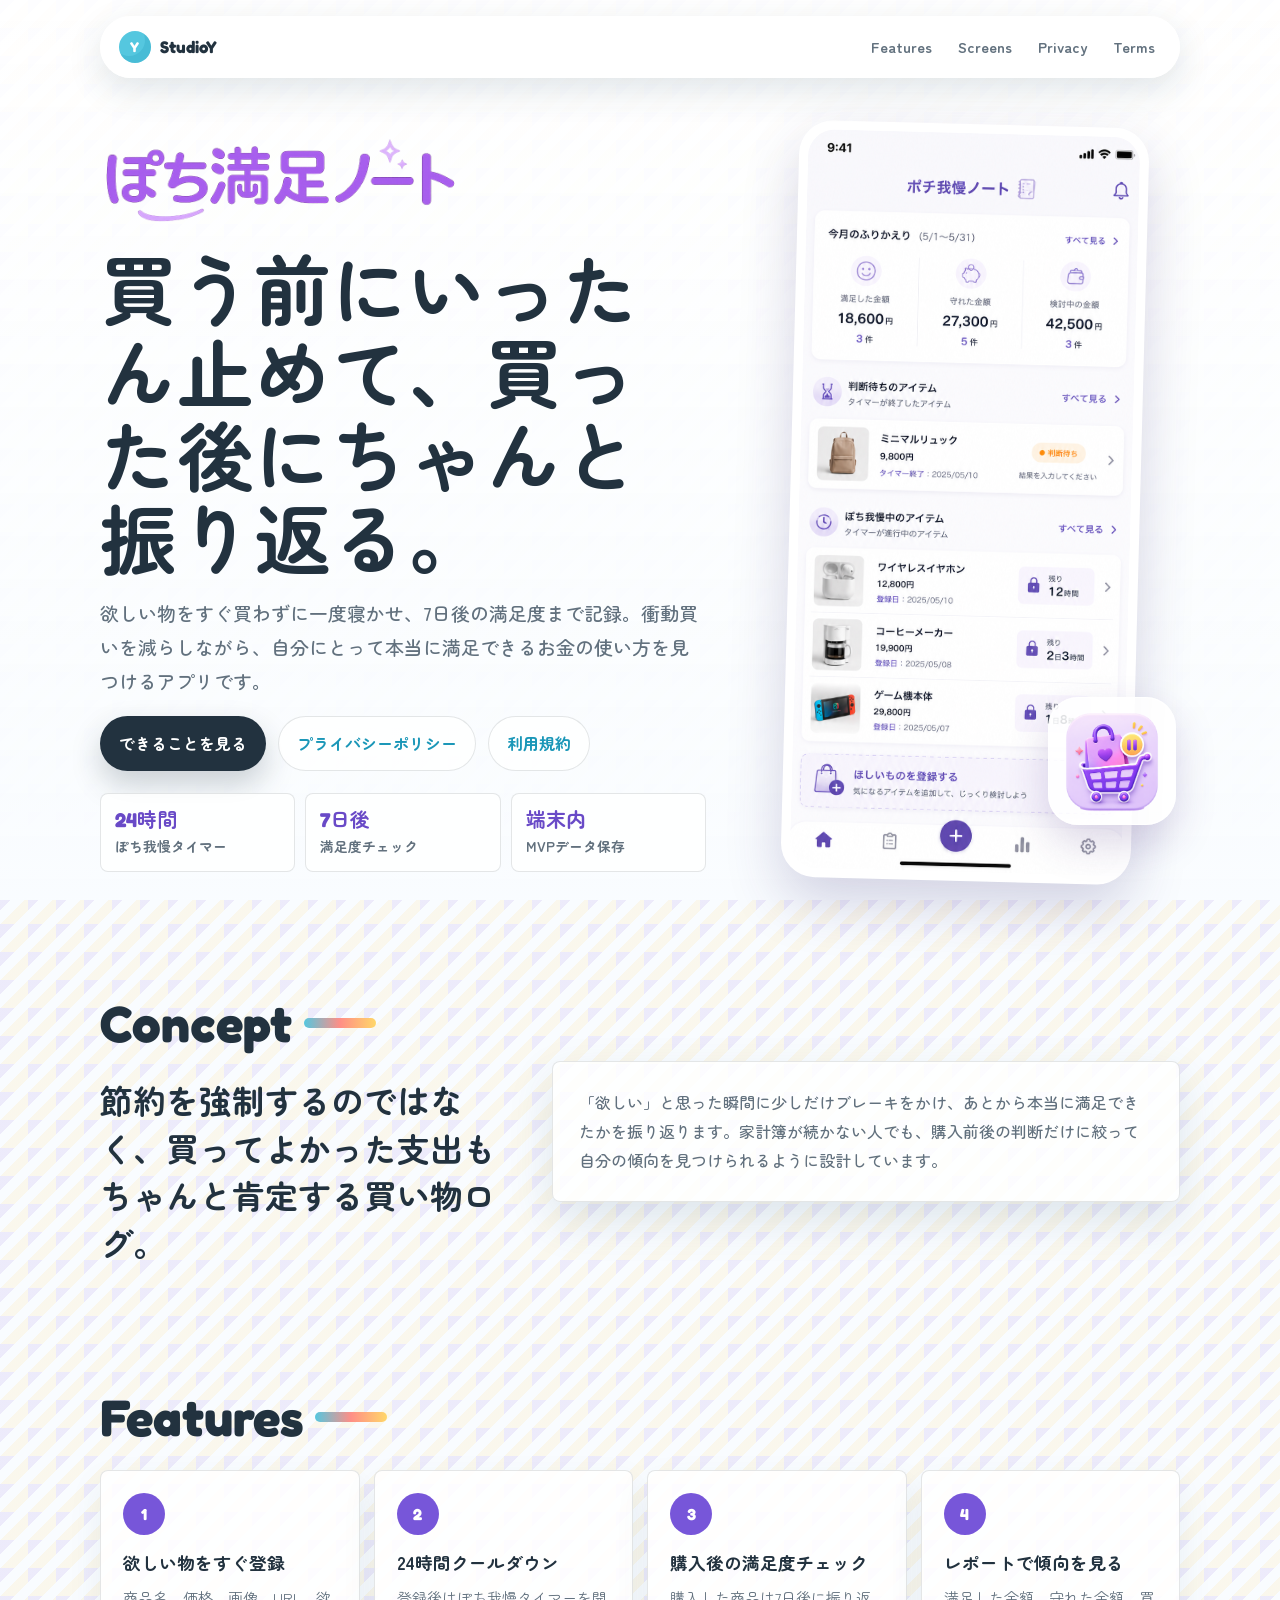
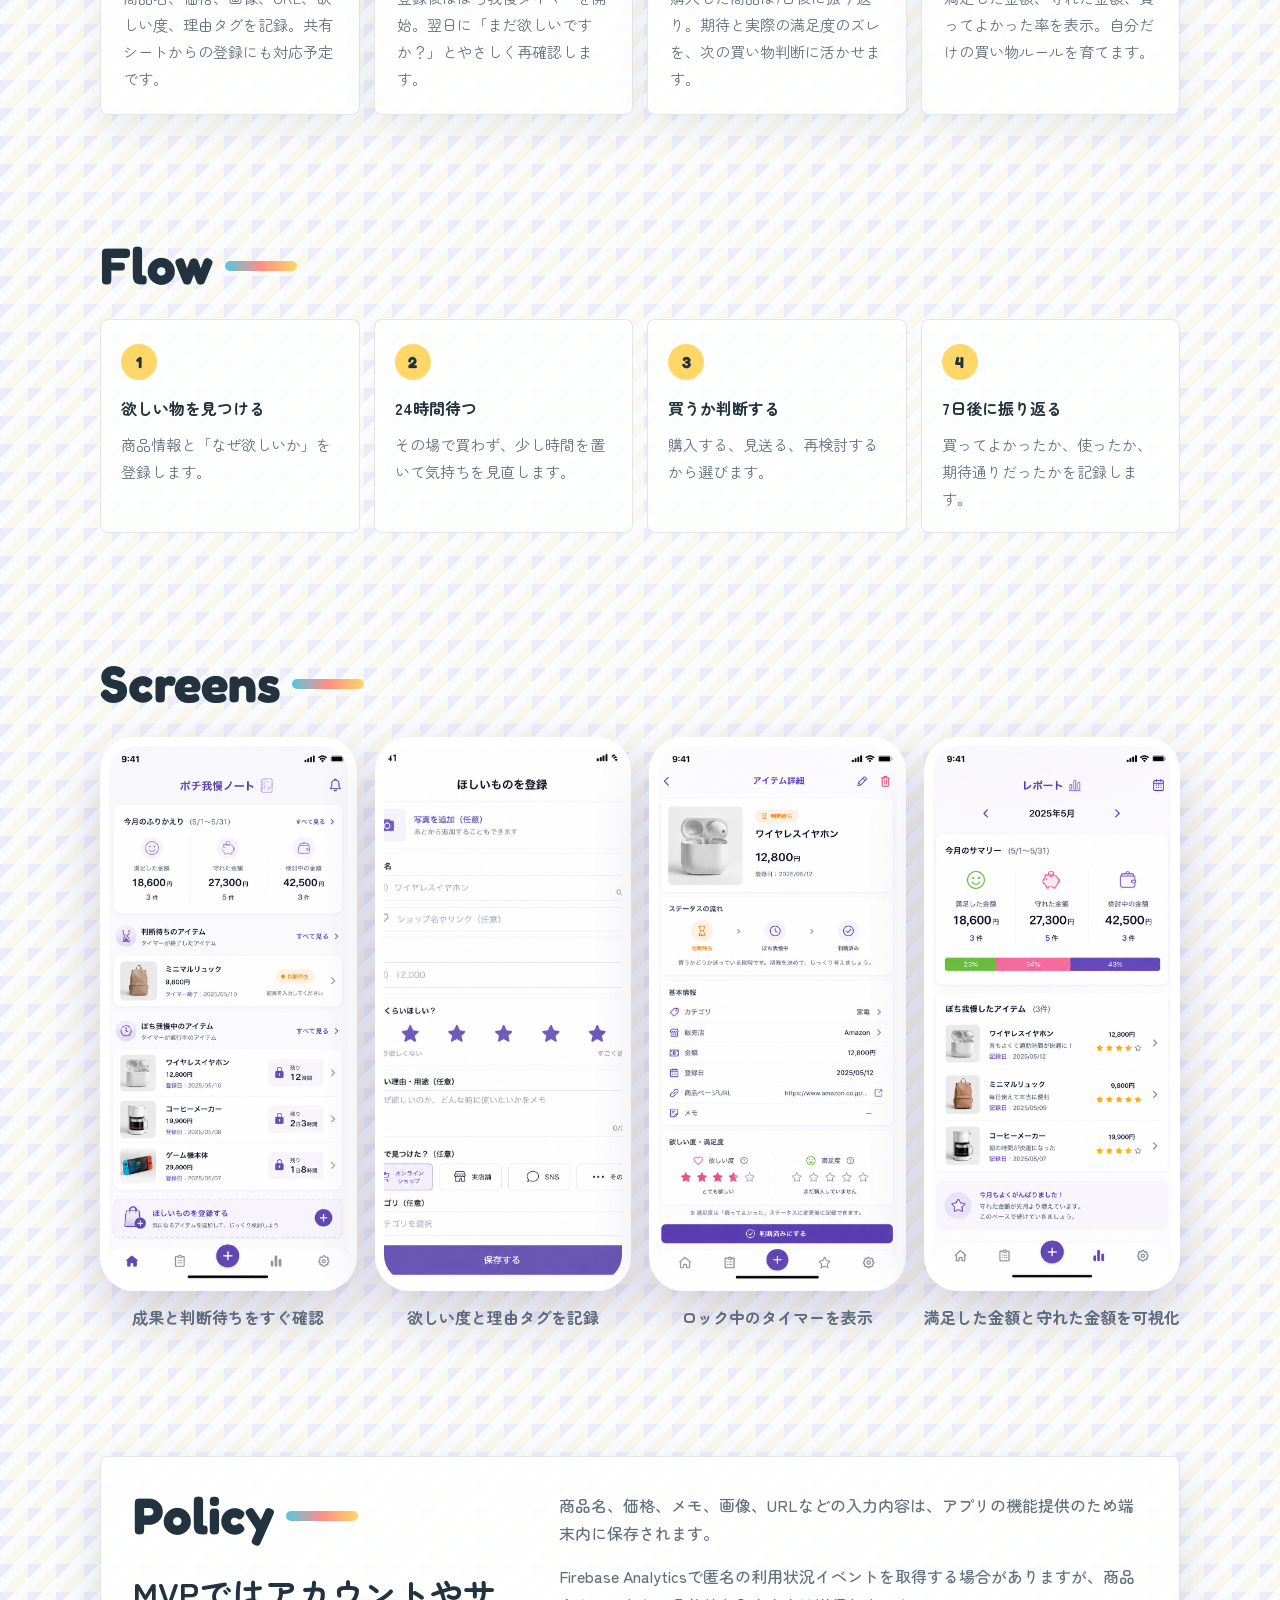
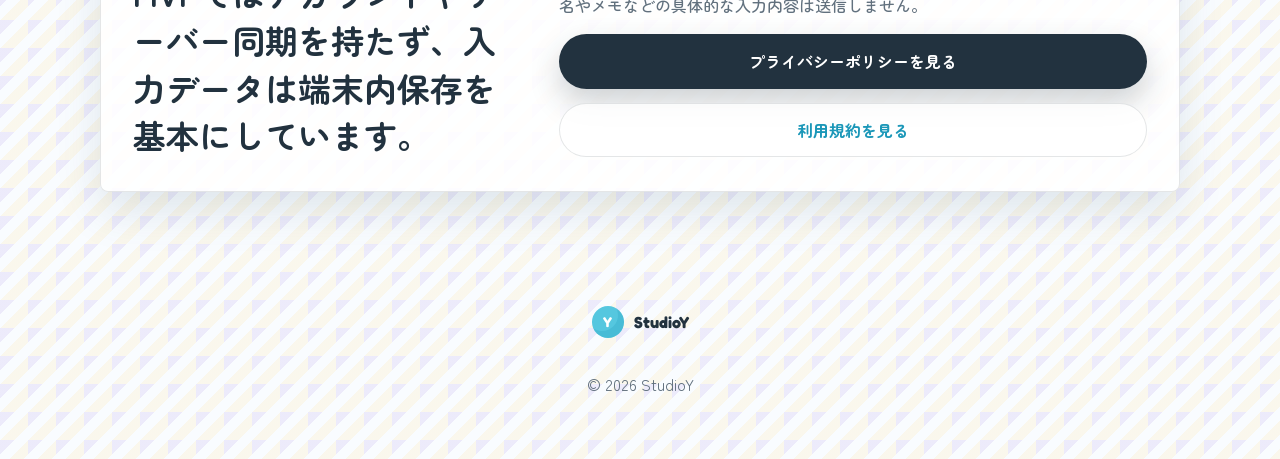
==== pochi_manzoku_note/index.html @ 77d4dbb3 "add pochi_manzoku" ====
<!DOCTYPE html>
<html lang="ja">
<head>
  <meta charset="UTF-8">
  <meta name="viewport" content="width=device-width, initial-scale=1.0">
  <title>ぽち我慢ノート | StudioY</title>
  <meta name="description" content="ぽち我慢ノートは、買う前にいったん止めて、買った後の満足度まで振り返る買い物判断アプリです。">
  <meta property="og:title" content="ぽち我慢ノート | StudioY">
  <meta property="og:description" content="衝動買いを減らし、自分にとって本当に満足できるお金の使い方を見つけるためのアプリです。">
  <meta property="og:type" content="website">
  <meta name="twitter:card" content="summary">
  <link rel="icon" href="assets/app_icon.png" type="image/png">
  <link rel="preconnect" href="https://fonts.googleapis.com">
  <link rel="preconnect" href="https://fonts.gstatic.com" crossorigin>
  <link href="https://fonts.googleapis.com/css2?family=Fredoka:wght@500;600;700&amp;family=Zen+Maru+Gothic:wght@400;500;700&amp;display=swap" rel="stylesheet">
  <link rel="stylesheet" href="../css/style.css">
</head>
<body class="app-page">
  <nav class="nav" aria-label="Primary navigation">
    <a href="../index.html" class="nav__logo" aria-label="StudioY Portfolio">
      <span class="nav__logo-mark">Y</span>
      <span>StudioY</span>
    </a>
    <div class="nav__links">
      <a class="nav__link" href="#features">Features</a>
      <a class="nav__link" href="#screens">Screens</a>
      <a class="nav__link" href="privacy/">Privacy</a>
      <a class="nav__link" href="terms/">Terms</a>
    </div>
  </nav>

  <main>
    <section class="app-hero">
      <div class="app-hero__copy">
        <img class="app-hero__logo" src="assets/logo.png" alt="ぽち我慢ノート">
        <h1 class="app-hero__title">買う前に<br class="app-mobile-break">いったん止めて、<br class="app-mobile-break">買った後に<br class="app-mobile-break">ちゃんと<br class="app-mobile-break">振り返る。</h1>
        <p class="app-hero__lead">欲しい物をすぐ買わずに一度寝かせ、7日後の満足度まで記録。衝動買いを減らしながら、自分にとって本当に満足できるお金の使い方を見つけるアプリです。</p>
        <div class="app-hero__actions">
          <a class="button button--primary" href="#features">できることを見る</a>
          <a class="button button--ghost" href="privacy/">プライバシーポリシー</a>
          <a class="button button--ghost" href="terms/">利用規約</a>
        </div>
        <dl class="app-stats" aria-label="App highlights">
          <div>
            <dt>24時間</dt>
            <dd>ぽち我慢タイマー</dd>
          </div>
          <div>
            <dt>7日後</dt>
            <dd>満足度チェック</dd>
          </div>
          <div>
            <dt>端末内</dt>
            <dd>MVPデータ保存</dd>
          </div>
        </dl>
      </div>
      <div class="app-hero__media" aria-label="ぽち我慢ノートのホーム画面プレビュー">
        <div class="phone-frame phone-frame--hero">
          <img src="assets/home.png" alt="ぽち我慢ノートのホーム画面">
        </div>
        <div class="app-icon-card" aria-hidden="true">
          <img src="assets/app_icon.png" alt="">
        </div>
      </div>
    </section>

    <section class="section app-intro">
      <div class="section__inner app-intro__grid">
        <div>
          <h2 class="section__heading">Concept</h2>
          <p class="app-section-lead">節約を強制するのではなく、買ってよかった支出もちゃんと肯定する買い物ログ。</p>
        </div>
        <p class="app-intro__text">「欲しい」と思った瞬間に少しだけブレーキをかけ、あとから本当に満足できたかを振り返ります。家計簿が続かない人でも、購入前後の判断だけに絞って自分の傾向を見つけられるように設計しています。</p>
      </div>
    </section>

    <section id="features" class="section">
      <div class="section__inner">
        <h2 class="section__heading">Features</h2>
        <div class="feature-grid">
          <article class="feature-card">
            <span class="feature-card__icon" aria-hidden="true">1</span>
            <h3>欲しい物をすぐ登録</h3>
            <p>商品名、価格、画像、URL、欲しい度、理由タグを記録。共有シートからの登録にも対応予定です。</p>
          </article>
          <article class="feature-card">
            <span class="feature-card__icon" aria-hidden="true">2</span>
            <h3>24時間クールダウン</h3>
            <p>登録後はぽち我慢タイマーを開始。翌日に「まだ欲しいですか？」とやさしく再確認します。</p>
          </article>
          <article class="feature-card">
            <span class="feature-card__icon" aria-hidden="true">3</span>
            <h3>購入後の満足度チェック</h3>
            <p>購入した商品は7日後に振り返り。期待と実際の満足度のズレを、次の買い物判断に活かせます。</p>
          </article>
          <article class="feature-card">
            <span class="feature-card__icon" aria-hidden="true">4</span>
            <h3>レポートで傾向を見る</h3>
            <p>満足した金額、守れた金額、買ってよかった率を表示。自分だけの買い物ルールを育てます。</p>
          </article>
        </div>
      </div>
    </section>

    <section class="section app-flow">
      <div class="section__inner">
        <h2 class="section__heading">Flow</h2>
        <ol class="flow-list">
          <li>
            <span>欲しい物を見つける</span>
            <p>商品情報と「なぜ欲しいか」を登録します。</p>
          </li>
          <li>
            <span>24時間待つ</span>
            <p>その場で買わず、少し時間を置いて気持ちを見直します。</p>
          </li>
          <li>
            <span>買うか判断する</span>
            <p>購入する、見送る、再検討するから選びます。</p>
          </li>
          <li>
            <span>7日後に振り返る</span>
            <p>買ってよかったか、使ったか、期待通りだったかを記録します。</p>
          </li>
        </ol>
      </div>
    </section>

    <section id="screens" class="section app-screens">
      <div class="section__inner">
        <h2 class="section__heading">Screens</h2>
        <div class="screen-rail" aria-label="App screen previews">
          <figure class="screen-card">
            <div class="phone-frame">
              <img src="assets/home.png" alt="ホーム画面">
            </div>
            <figcaption>成果と判断待ちをすぐ確認</figcaption>
          </figure>
          <figure class="screen-card">
            <div class="phone-frame">
              <img src="assets/regist.png" alt="欲しい物登録画面">
            </div>
            <figcaption>欲しい度と理由タグを記録</figcaption>
          </figure>
          <figure class="screen-card">
            <div class="phone-frame">
              <img src="assets/product_detail.png" alt="商品詳細画面">
            </div>
            <figcaption>ロック中のタイマーを表示</figcaption>
          </figure>
          <figure class="screen-card">
            <div class="phone-frame">
              <img src="assets/report.png" alt="レポート画面">
            </div>
            <figcaption>満足した金額と守れた金額を可視化</figcaption>
          </figure>
        </div>
      </div>
    </section>

    <section class="section app-safety">
      <div class="section__inner app-safety__panel">
        <div>
          <h2 class="section__heading">Policy</h2>
          <p class="app-section-lead">MVPではアカウントやサーバー同期を持たず、入力データは端末内保存を基本にしています。</p>
        </div>
        <div class="safety-list">
          <p>商品名、価格、メモ、画像、URLなどの入力内容は、アプリの機能提供のため端末内に保存されます。</p>
          <p>Firebase Analyticsで匿名の利用状況イベントを取得する場合がありますが、商品名やメモなどの具体的な入力内容は送信しません。</p>
          <a class="button button--primary" href="privacy/">プライバシーポリシーを見る</a>
          <a class="button button--ghost" href="terms/">利用規約を見る</a>
        </div>
      </div>
    </section>
  </main>

  <footer class="footer">
    <p class="footer__logo">
      <span class="nav__logo-mark">Y</span>
      <span>StudioY</span>
    </p>
    <p>&copy; 2026 StudioY</p>
  </footer>
</body>
</html>
---- css/style.css ----
:root {
  --bg: #f9fcff;
  --surface: #ffffff;
  --surface-soft: #eef9fb;
  --ink: #22323f;
  --muted: #62717e;
  --line: rgba(34, 50, 63, 0.12);
  --aqua: #55c7df;
  --aqua-deep: #1b97b8;
  --coral: #ff8e86;
  --lemon: #ffd769;
  --mint: #84dcb1;
  --shadow: 0 18px 45px rgba(54, 92, 116, 0.14);
  --radius: 8px;
  --max: 1080px;
}

* {
  box-sizing: border-box;
}

html {
  scroll-behavior: smooth;
}

body {
  margin: 0;
  font-family: "Zen Maru Gothic", system-ui, sans-serif;
  color: var(--ink);
  background:
    linear-gradient(135deg, rgba(85, 199, 223, 0.12) 0 25%, transparent 25% 50%, rgba(255, 215, 105, 0.12) 50% 75%, transparent 75%),
    var(--bg);
  background-size: 28px 28px;
  line-height: 1.8;
}

body::before {
  position: fixed;
  inset: 0;
  z-index: -1;
  pointer-events: none;
  content: "";
  background: linear-gradient(180deg, rgba(255, 255, 255, 0.88), rgba(249, 252, 255, 0.96));
}

a {
  color: inherit;
  text-decoration: none;
}

img,
svg {
  display: block;
  max-width: 100%;
}

.nav {
  position: fixed;
  top: 16px;
  left: 50%;
  z-index: 20;
  display: flex;
  width: min(calc(100% - 28px), var(--max));
  min-height: 62px;
  align-items: center;
  justify-content: space-between;
  gap: 16px;
  padding: 6px 12px 6px 18px;
  border: 1px solid rgba(255, 255, 255, 0.82);
  border-radius: 999px;
  background: rgba(255, 255, 255, 0.82);
  box-shadow: 0 12px 35px rgba(43, 79, 98, 0.14);
  backdrop-filter: blur(16px);
  transform: translateX(-50%);
}

.nav__logo {
  display: inline-flex;
  align-items: center;
  gap: 9px;
  font-family: "Fredoka", "Zen Maru Gothic", sans-serif;
  font-size: 1.05rem;
  font-weight: 700;
  letter-spacing: 0;
  white-space: nowrap;
}

.nav__logo-mark {
  display: grid;
  width: 32px;
  height: 32px;
  place-items: center;
  border-radius: 50%;
  background: var(--aqua);
  box-shadow: inset -6px -7px 0 rgba(27, 151, 184, 0.22);
  color: #fff;
  font-family: "Fredoka", sans-serif;
  font-size: 0.88rem;
}

.nav__links {
  display: flex;
  align-items: center;
  gap: 2px;
}

.nav__link,
.nav__lang {
  min-height: 38px;
  padding: 8px 12px;
  border: 0;
  border-radius: 999px;
  background: transparent;
  color: var(--muted);
  font: inherit;
  font-size: 0.92rem;
  font-weight: 700;
  cursor: pointer;
  transition: background 160ms ease, color 160ms ease, transform 160ms ease;
}

.nav__link:hover,
.nav__lang:hover {
  background: var(--surface-soft);
  color: var(--aqua-deep);
  transform: translateY(-1px);
}

.nav__lang {
  margin-left: 4px;
  background: #22323f;
  color: #fff;
  font-family: "Fredoka", sans-serif;
}

.section {
  padding: 62px 20px;
}

.section__inner {
  width: min(100%, var(--max));
  margin: 0 auto;
}

.section__heading {
  display: flex;
  align-items: center;
  gap: 12px;
  margin: 0 0 26px;
  font-family: "Fredoka", "Zen Maru Gothic", sans-serif;
  font-size: clamp(2rem, 4vw, 3.2rem);
  line-height: 1.05;
  letter-spacing: 0;
}

.section__heading::after {
  width: 72px;
  height: 10px;
  border-radius: 999px;
  background: linear-gradient(90deg, var(--aqua), var(--coral), var(--lemon));
  content: "";
}

.section--hero {
  position: relative;
  display: grid;
  min-height: 0;
  padding-top: 112px;
  padding-bottom: 34px;
  place-items: center;
  overflow: hidden;
}

.hero {
  position: relative;
  display: grid;
  width: min(100%, var(--max));
  grid-template-columns: minmax(0, 1fr) minmax(280px, 380px);
  align-items: center;
  gap: 28px;
}

.hero__kicker {
  display: inline-flex;
  width: fit-content;
  align-items: center;
  gap: 12px;
  margin: 0 0 10px;
  padding: 7px 12px;
  border: 1px solid rgba(85, 199, 223, 0.34);
  border-radius: 999px;
  background: rgba(255, 255, 255, 0.78);
  color: var(--aqua-deep);
  font-size: 0.92rem;
  font-weight: 700;
}

.hero__kicker-dots {
  display: inline-flex;
  flex: 0 0 auto;
  gap: 5px;
  margin-left: 1px;
}

.hero__kicker-dots span {
  width: 10px;
  height: 10px;
  border-radius: 50%;
}

.hero__kicker-dots span:nth-child(1) {
  background: var(--mint);
}

.hero__kicker-dots span:nth-child(2) {
  background: var(--lemon);
}

.hero__kicker-dots span:nth-child(3) {
  background: var(--coral);
}

.hero__title {
  margin: 0;
  font-family: "Fredoka", "Zen Maru Gothic", sans-serif;
  font-size: clamp(4.2rem, 13vw, 9rem);
  font-weight: 700;
  line-height: 0.92;
  letter-spacing: 0;
}

.hero__title span {
  display: block;
  color: var(--aqua-deep);
}

.hero__subtitle {
  max-width: 610px;
  margin: 10px 0 0;
  color: var(--muted);
  font-size: clamp(1rem, 2vw, 1.28rem);
  font-weight: 500;
}

.hero__actions {
  display: flex;
  flex-wrap: wrap;
  gap: 12px;
  margin-top: 22px;
}

.button {
  display: inline-flex;
  min-height: 48px;
  align-items: center;
  justify-content: center;
  gap: 8px;
  padding: 12px 18px;
  border: 1px solid transparent;
  border-radius: 999px;
  font-weight: 700;
  transition: transform 160ms ease, box-shadow 160ms ease, background 160ms ease;
}

.button:hover {
  transform: translateY(-2px);
}

.button--primary {
  background: var(--ink);
  box-shadow: 0 14px 30px rgba(34, 50, 63, 0.22);
  color: #fff;
}

.button--ghost {
  border-color: var(--line);
  background: rgba(255, 255, 255, 0.8);
  color: var(--aqua-deep);
}

.hero__art {
  position: relative;
  display: grid;
  min-height: 310px;
  place-items: center;
}

.mascot {
  width: min(82%, 320px);
  max-height: 340px;
  object-fit: contain;
  filter: drop-shadow(0 28px 32px rgba(42, 107, 136, 0.18));
  animation: float 4.8s ease-in-out infinite;
}

.hero__bubble {
  position: absolute;
  display: grid;
  width: 92px;
  min-height: 58px;
  place-items: center;
  border: 1px solid rgba(255, 255, 255, 0.9);
  border-radius: var(--radius);
  background: rgba(255, 255, 255, 0.84);
  box-shadow: var(--shadow);
  color: var(--muted);
  font-family: "Fredoka", "Zen Maru Gothic", sans-serif;
  font-weight: 700;
}

.hero__bubble--one {
  top: 8px;
  right: 8%;
  border-top: 6px solid var(--coral);
}

.hero__bubble--two {
  bottom: 18px;
  left: 2%;
  border-top: 6px solid var(--lemon);
}

.hero__bubble--three {
  right: 0;
  bottom: 72px;
  border-top: 6px solid var(--mint);
}

.about {
  display: grid;
  grid-template-columns: 230px minmax(0, 1fr);
  gap: 36px;
  align-items: center;
  padding: 32px;
  border: 1px solid var(--line);
  border-radius: var(--radius);
  background: rgba(255, 255, 255, 0.82);
  box-shadow: var(--shadow);
}

.about__avatar {
  display: grid;
  aspect-ratio: 1;
  place-items: center;
  border-radius: var(--radius);
  background:
    linear-gradient(150deg, rgba(85, 199, 223, 0.18), rgba(255, 142, 134, 0.2)),
    #fff;
  overflow: hidden;
}

.about__avatar-img {
  width: 88%;
  height: 88%;
  object-fit: contain;
  filter: drop-shadow(0 14px 18px rgba(34, 50, 63, 0.12));
}

.about__lead {
  margin: 0 0 12px;
  font-size: clamp(1.35rem, 2.8vw, 2.1rem);
  font-weight: 700;
  line-height: 1.45;
}

.about__text {
  margin: 0;
  color: var(--muted);
}

.tags {
  display: flex;
  flex-wrap: wrap;
  gap: 9px;
  margin-top: 22px;
}

.tag {
  display: inline-flex;
  min-height: 34px;
  align-items: center;
  padding: 6px 12px;
  border: 1px solid rgba(85, 199, 223, 0.26);
  border-radius: 999px;
  background: #fff;
  color: var(--aqua-deep);
  font-size: 0.9rem;
  font-weight: 700;
}

.works__grid {
  display: grid;
  grid-template-columns: repeat(auto-fit, minmax(min(100%, 320px), 1fr));
  justify-content: center;
  gap: 18px;
}

.work-card {
  display: flex;
  min-height: 100%;
  flex-direction: column;
  border: 1px solid var(--line);
  border-radius: var(--radius);
  background: rgba(255, 255, 255, 0.88);
  box-shadow: 0 14px 36px rgba(54, 92, 116, 0.1);
  overflow: hidden;
  transition: transform 180ms ease, box-shadow 180ms ease;
}

.work-card:hover {
  box-shadow: var(--shadow);
  transform: translateY(-5px);
}

.work-card__visual {
  position: relative;
  display: grid;
  min-height: 164px;
  place-items: center;
  border-bottom: 1px solid var(--line);
  background: var(--tone, var(--surface-soft));
  overflow: hidden;
}

.work-card__visual::before {
  position: absolute;
  inset: 18px;
  border: 2px dashed rgba(255, 255, 255, 0.76);
  border-radius: 18px;
  content: "";
}

.work-card__visual svg {
  position: relative;
  width: min(62%, 150px);
  filter: drop-shadow(0 12px 18px rgba(34, 50, 63, 0.14));
}

.work-card__visual-img {
  position: relative;
  width: min(48%, 138px);
  border-radius: 28px;
  filter: drop-shadow(0 16px 22px rgba(64, 38, 124, 0.22));
}

.work-card__visual--app::before {
  border-color: rgba(255, 255, 255, 0.7);
}

.work-card__body {
  display: flex;
  flex: 1;
  flex-direction: column;
  padding: 20px;
}

.work-card__meta {
  display: flex;
  flex-wrap: wrap;
  gap: 7px;
  margin-bottom: 12px;
}

.pill {
  display: inline-flex;
  min-height: 26px;
  align-items: center;
  padding: 4px 9px;
  border-radius: 999px;
  background: rgba(34, 50, 63, 0.08);
  color: var(--muted);
  font-size: 0.78rem;
  font-weight: 700;
}

.work-card__title {
  margin: 0;
  font-size: 1.28rem;
  line-height: 1.35;
}

.work-card__desc {
  margin: 10px 0 18px;
  color: var(--muted);
  font-size: 0.96rem;
}

.work-card__links {
  display: flex;
  flex-wrap: wrap;
  gap: 9px;
  margin-top: auto;
}

.mini-link {
  display: inline-flex;
  min-height: 36px;
  align-items: center;
  justify-content: center;
  padding: 7px 11px;
  border-radius: 999px;
  background: var(--ink);
  color: #fff;
  font-size: 0.84rem;
  font-weight: 700;
}

.mini-link--soft {
  background: var(--surface-soft);
  color: var(--aqua-deep);
}

.mini-link--disabled {
  background: rgba(34, 50, 63, 0.08);
  color: var(--muted);
  cursor: default;
}

.timeline {
  display: grid;
  gap: 14px;
}

.timeline__item {
  display: grid;
  grid-template-columns: 150px minmax(0, 1fr);
  gap: 20px;
  padding: 18px;
  border: 1px solid var(--line);
  border-radius: var(--radius);
  background: rgba(255, 255, 255, 0.8);
}

.timeline__year {
  color: var(--aqua-deep);
  font-family: "Fredoka", sans-serif;
  font-size: 1.2rem;
  font-weight: 700;
}

.timeline__title {
  margin: 0 0 4px;
  font-size: 1.08rem;
}

.timeline__text {
  margin: 0;
  color: var(--muted);
}

.links__grid {
  display: grid;
  grid-template-columns: minmax(0, 240px);
  justify-content: center;
  gap: 14px;
}

.link-card {
  display: grid;
  min-height: 124px;
  place-items: center;
  padding: 18px;
  border: 1px solid var(--line);
  border-radius: var(--radius);
  background: rgba(255, 255, 255, 0.86);
  box-shadow: 0 12px 28px rgba(54, 92, 116, 0.08);
  text-align: center;
  transition: transform 160ms ease, box-shadow 160ms ease;
}

.link-card:hover {
  box-shadow: var(--shadow);
  transform: translateY(-4px);
}

.link-card--disabled {
  color: var(--muted);
  cursor: default;
}

.link-card--disabled:hover {
  box-shadow: 0 12px 28px rgba(54, 92, 116, 0.08);
  transform: none;
}

.link-card__icon {
  display: grid;
  width: 48px;
  height: 48px;
  place-items: center;
  border-radius: var(--radius);
  background: var(--ink);
  color: #fff;
  font-family: "Fredoka", sans-serif;
  font-weight: 700;
}

.link-card__label {
  margin-top: 10px;
  color: var(--muted);
  font-weight: 700;
}

.footer {
  padding: 36px 20px 44px;
  color: var(--muted);
  text-align: center;
}

.footer__logo {
  display: inline-flex;
  align-items: center;
  gap: 10px;
  color: var(--ink);
  font-family: "Fredoka", "Zen Maru Gothic", sans-serif;
  font-weight: 700;
}

[data-lang="en"] .ja,
[data-lang="ja"] .en {
  display: none;
}

.app-page {
  background:
    linear-gradient(135deg, rgba(123, 87, 214, 0.1) 0 25%, transparent 25% 50%, rgba(255, 215, 105, 0.12) 50% 75%, transparent 75%),
    var(--bg);
  background-size: 28px 28px;
}

.app-mobile-break {
  display: none;
}

.app-hero {
  display: grid;
  width: min(calc(100% - 40px), var(--max));
  grid-template-columns: minmax(0, 1fr) minmax(300px, 430px);
  align-items: center;
  gap: 44px;
  margin: 0 auto;
  padding: 124px 0 54px;
}

.app-hero__copy {
  display: grid;
  gap: 18px;
  min-width: 0;
}

.app-hero__logo {
  width: min(100%, 360px);
  max-height: 100px;
  object-fit: contain;
  object-position: left center;
}

.app-hero__title {
  max-width: 720px;
  margin: 0;
  font-size: clamp(2.6rem, 6vw, 5.4rem);
  font-weight: 700;
  line-height: 1.08;
  letter-spacing: 0;
  line-break: anywhere;
  overflow-wrap: anywhere;
  word-break: break-all;
}

.app-hero__lead {
  max-width: 650px;
  margin: 0;
  color: var(--muted);
  font-size: clamp(1rem, 1.6vw, 1.18rem);
  font-weight: 500;
}

.app-hero__actions {
  display: flex;
  flex-wrap: wrap;
  gap: 12px;
}

.app-stats {
  display: grid;
  grid-template-columns: repeat(3, minmax(0, 1fr));
  gap: 10px;
  max-width: 620px;
  margin: 4px 0 0;
}

.app-stats div {
  padding: 14px;
  border: 1px solid var(--line);
  border-radius: var(--radius);
  background: rgba(255, 255, 255, 0.82);
}

.app-stats dt {
  color: #694ac7;
  font-family: "Fredoka", "Zen Maru Gothic", sans-serif;
  font-size: 1.25rem;
  font-weight: 700;
  line-height: 1.2;
}

.app-stats dd {
  margin: 5px 0 0;
  color: var(--muted);
  font-size: 0.86rem;
  font-weight: 700;
  line-height: 1.45;
}

.app-hero__media {
  position: relative;
  display: grid;
  min-height: 600px;
  min-width: 0;
  place-items: center;
}

.phone-frame {
  position: relative;
  width: min(100%, 310px);
  aspect-ratio: 853 / 1844;
  padding: 8px;
  border: 1px solid rgba(255, 255, 255, 0.86);
  border-radius: 34px;
  background: #ffffff;
  box-shadow: 0 24px 56px rgba(54, 44, 114, 0.2);
  overflow: hidden;
}

.phone-frame img {
  width: 100%;
  height: 100%;
  border-radius: 27px;
  object-fit: cover;
  object-position: top center;
}

.phone-frame--hero {
  width: min(88%, 350px);
  transform: rotate(1.5deg);
}

.app-icon-card {
  position: absolute;
  right: 4px;
  bottom: 56px;
  width: 128px;
  padding: 10px;
  border: 1px solid rgba(255, 255, 255, 0.86);
  border-radius: 30px;
  background: rgba(255, 255, 255, 0.86);
  box-shadow: 0 18px 40px rgba(64, 38, 124, 0.18);
}

.app-icon-card img {
  border-radius: 22px;
}

.app-intro__grid,
.app-safety__panel {
  display: grid;
  grid-template-columns: minmax(260px, 0.8fr) minmax(0, 1.2fr);
  gap: 34px;
  align-items: center;
}

.app-intro__grid > *,
.app-safety__panel > *,
.policy-hero > div {
  min-width: 0;
}

.app-section-lead {
  margin: 0;
  font-size: clamp(1.35rem, 2.7vw, 2.05rem);
  font-weight: 700;
  line-height: 1.45;
  overflow-wrap: anywhere;
}

.app-intro__text {
  margin: 0;
  padding: 26px;
  border: 1px solid var(--line);
  border-radius: var(--radius);
  background: rgba(255, 255, 255, 0.82);
  box-shadow: var(--shadow);
  color: var(--muted);
  font-weight: 500;
}

.feature-grid {
  display: grid;
  grid-template-columns: repeat(4, minmax(0, 1fr));
  gap: 14px;
}

.feature-card {
  padding: 22px;
  border: 1px solid var(--line);
  border-radius: var(--radius);
  background: rgba(255, 255, 255, 0.86);
  box-shadow: 0 14px 34px rgba(54, 92, 116, 0.08);
}

.feature-card__icon {
  display: grid;
  width: 42px;
  height: 42px;
  place-items: center;
  border-radius: 50%;
  background: #7756d9;
  color: #fff;
  font-family: "Fredoka", sans-serif;
  font-weight: 700;
}

.feature-card h3 {
  margin: 16px 0 8px;
  font-size: 1.1rem;
  line-height: 1.4;
}

.feature-card p {
  margin: 0;
  color: var(--muted);
  font-size: 0.94rem;
}

.flow-list {
  display: grid;
  grid-template-columns: repeat(4, minmax(0, 1fr));
  gap: 14px;
  margin: 0;
  padding: 0;
  list-style: none;
  counter-reset: flow;
}

.flow-list li {
  position: relative;
  padding: 24px 20px 20px;
  border: 1px solid var(--line);
  border-radius: var(--radius);
  background: rgba(255, 255, 255, 0.82);
}

.flow-list li::before {
  display: grid;
  width: 36px;
  height: 36px;
  margin-bottom: 14px;
  place-items: center;
  border-radius: 50%;
  background: var(--lemon);
  color: var(--ink);
  content: counter(flow);
  counter-increment: flow;
  font-family: "Fredoka", sans-serif;
  font-weight: 700;
}

.flow-list span {
  display: block;
  font-weight: 700;
}

.flow-list p {
  margin: 8px 0 0;
  color: var(--muted);
  font-size: 0.94rem;
}

.screen-rail {
  display: grid;
  grid-template-columns: repeat(4, minmax(0, 1fr));
  gap: 18px;
  align-items: start;
}

.screen-card {
  margin: 0;
}

.screen-card .phone-frame {
  width: 100%;
}

.screen-card figcaption {
  margin-top: 12px;
  color: var(--muted);
  font-weight: 700;
  text-align: center;
}

.app-safety__panel {
  padding: 32px;
  border: 1px solid var(--line);
  border-radius: var(--radius);
  background: rgba(255, 255, 255, 0.86);
  box-shadow: var(--shadow);
}

.safety-list {
  display: grid;
  gap: 14px;
}

.safety-list p {
  margin: 0;
  color: var(--muted);
  font-weight: 500;
}

.policy-main {
  width: min(calc(100% - 40px), 880px);
  margin: 0 auto;
  padding: 124px 0 32px;
}

.policy-hero {
  display: flex;
  align-items: center;
  gap: 22px;
  margin-bottom: 28px;
  padding: 28px;
  border: 1px solid var(--line);
  border-radius: var(--radius);
  background: rgba(255, 255, 255, 0.88);
  box-shadow: var(--shadow);
}

.policy-hero__icon {
  width: 92px;
  flex: 0 0 auto;
  border-radius: 24px;
  box-shadow: 0 16px 30px rgba(64, 38, 124, 0.18);
}

.policy-hero__app {
  margin: 0 0 4px;
  color: #694ac7;
  font-weight: 700;
}

.policy-hero h1 {
  margin: 0;
  font-size: clamp(2rem, 5vw, 3.6rem);
  line-height: 1.12;
  line-break: anywhere;
  overflow-wrap: anywhere;
  word-break: break-all;
}

.policy-hero p:last-child {
  margin: 8px 0 0;
  color: var(--muted);
}

.policy-section {
  padding: 26px 0;
  border-top: 1px solid var(--line);
}

.policy-section h2 {
  margin: 0 0 12px;
  font-size: 1.32rem;
  line-height: 1.45;
}

.policy-section p {
  margin: 0 0 12px;
  color: var(--muted);
  font-weight: 500;
}

.policy-section p:last-child {
  margin-bottom: 0;
}

.policy-list {
  display: grid;
  gap: 8px;
  margin: 0;
  padding-left: 1.3em;
  color: var(--muted);
  font-weight: 500;
}

.policy-link {
  color: #694ac7;
  font-weight: 700;
  text-decoration: underline;
  text-underline-offset: 4px;
}

.policy-actions {
  display: flex;
  flex-wrap: wrap;
  gap: 12px;
  padding-top: 8px;
}

@keyframes float {
  0%,
  100% {
    transform: translateY(0) rotate(-1deg);
  }
  50% {
    transform: translateY(-14px) rotate(1.2deg);
  }
}

@media (max-width: 860px) {
  .nav {
    top: 10px;
    width: min(calc(100% - 18px), var(--max));
  }

  .nav__links {
    gap: 0;
  }

  .nav__link {
    display: none;
  }

  .hero {
    grid-template-columns: 1fr;
    gap: 18px;
    text-align: center;
  }

  .hero__kicker,
  .hero__actions {
    margin-right: auto;
    margin-left: auto;
  }

  .hero__art {
    min-height: 250px;
  }

  .mascot {
    width: min(68vw, 260px);
  }

  .hero__bubble {
    width: 78px;
    min-height: 48px;
    font-size: 0.86rem;
  }

  .about {
    grid-template-columns: 1fr;
    padding: 22px;
  }

  .about__avatar {
    width: min(220px, 70vw);
    margin: 0 auto;
  }

  .app-hero,
  .app-intro__grid,
  .app-safety__panel {
    grid-template-columns: 1fr;
  }

  .app-hero {
    gap: 28px;
    padding-top: 106px;
    text-align: center;
  }

  .app-hero__logo {
    margin: 0 auto;
    object-position: center;
  }

  .app-hero__actions {
    justify-content: center;
  }

  .app-stats,
  .feature-grid,
  .flow-list,
  .screen-rail {
    grid-template-columns: repeat(2, minmax(0, 1fr));
  }

  .app-hero__media {
    min-height: 480px;
  }
}

@media (max-width: 560px) {
  .section {
    padding: 48px 16px;
  }

  .section--hero {
    min-height: auto;
    padding-top: 82px;
    padding-bottom: 28px;
  }

  .hero__title {
    font-size: clamp(3.2rem, 18vw, 4.4rem);
  }

  .hero__art {
    order: -1;
    min-height: 132px;
  }

  .mascot {
    width: min(42vw, 150px);
  }

  .hero__bubble {
    display: none;
  }

  .button {
    min-height: 44px;
    padding: 9px 14px;
    font-size: 0.92rem;
  }
  .works__grid,
  .links__grid,
  .timeline__item {
    grid-template-columns: 1fr;
  }

  .work-card__visual {
    min-height: 148px;
  }

  .app-hero {
    width: min(calc(100% - 32px), var(--max));
    padding-top: 94px;
    padding-bottom: 34px;
  }

  .app-hero__logo {
    max-width: 260px;
  }

  .app-hero__title {
    font-size: clamp(2rem, 9vw, 2.4rem);
  }

  .app-mobile-break {
    display: block;
  }

  .app-hero__actions {
    width: 100%;
  }

  .app-hero__actions .button {
    width: 100%;
  }

  .app-stats,
  .feature-grid,
  .flow-list,
  .screen-rail {
    grid-template-columns: 1fr;
  }

  .app-hero__media {
    min-height: 390px;
  }

  .phone-frame--hero {
    width: min(72%, 280px);
  }

  .app-icon-card {
    right: 0;
    bottom: 30px;
    width: 96px;
    border-radius: 24px;
  }

  .app-icon-card img {
    border-radius: 16px;
  }

  .app-intro__text,
  .app-safety__panel {
    padding: 20px;
  }

  .policy-main {
    width: min(calc(100% - 32px), 880px);
    padding-top: 94px;
  }

  .policy-hero {
    flex-direction: column;
    align-items: flex-start;
    padding: 20px;
  }

  .policy-hero__icon {
    width: 70px;
    border-radius: 18px;
  }

  .policy-hero h1 {
    font-size: clamp(1.85rem, 9vw, 2.45rem);
  }
}
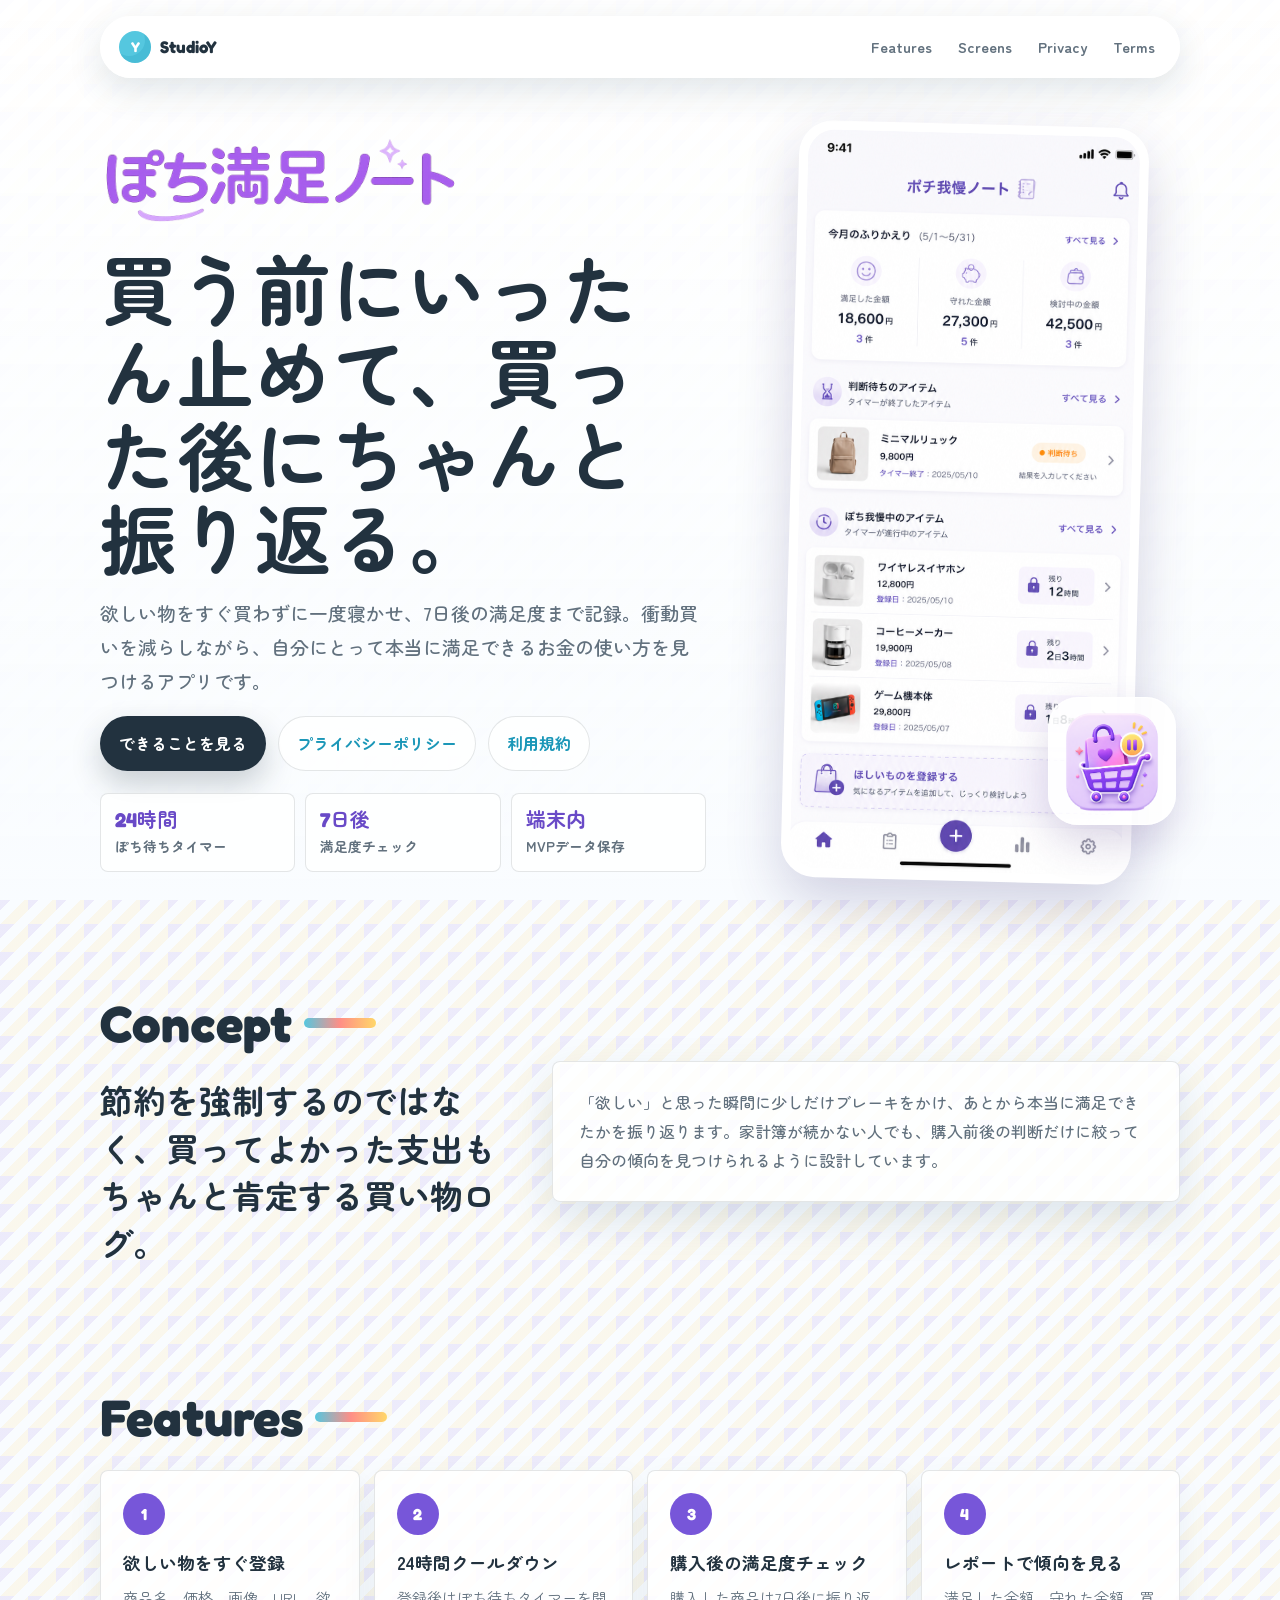
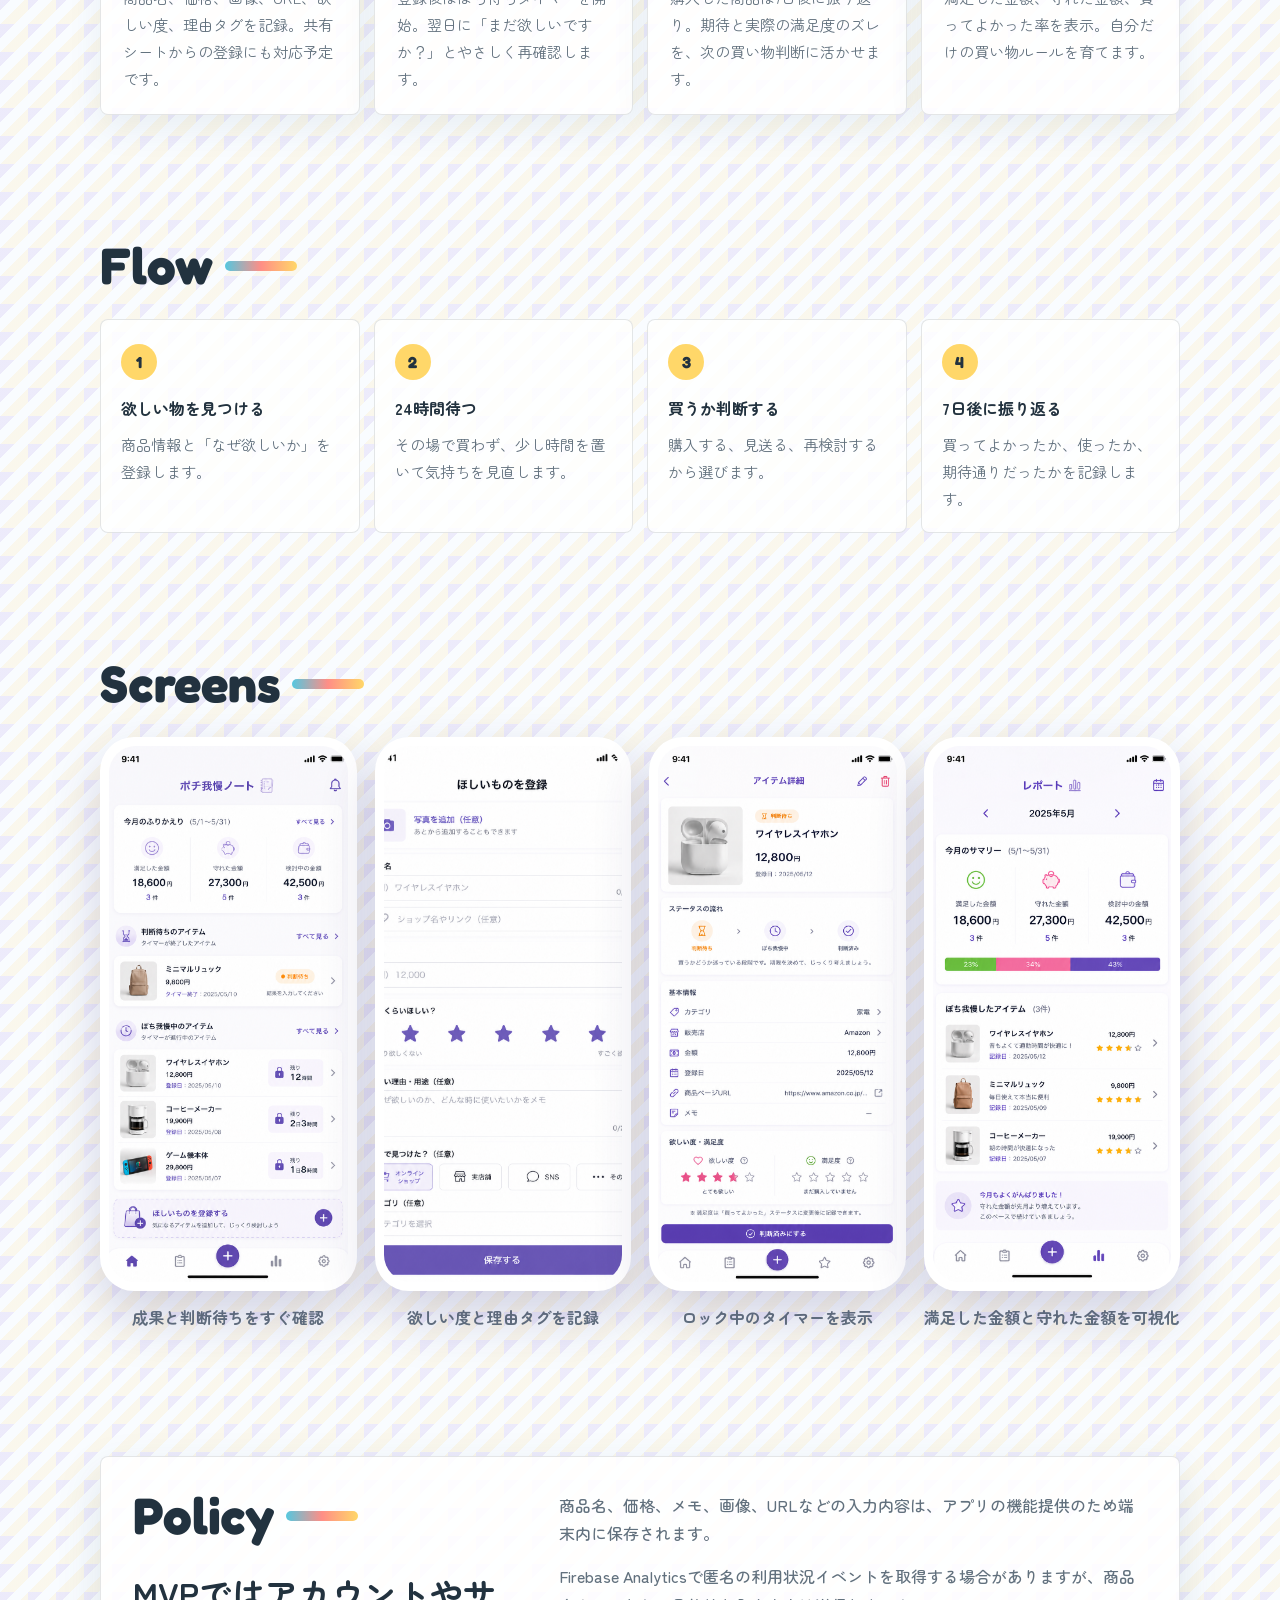
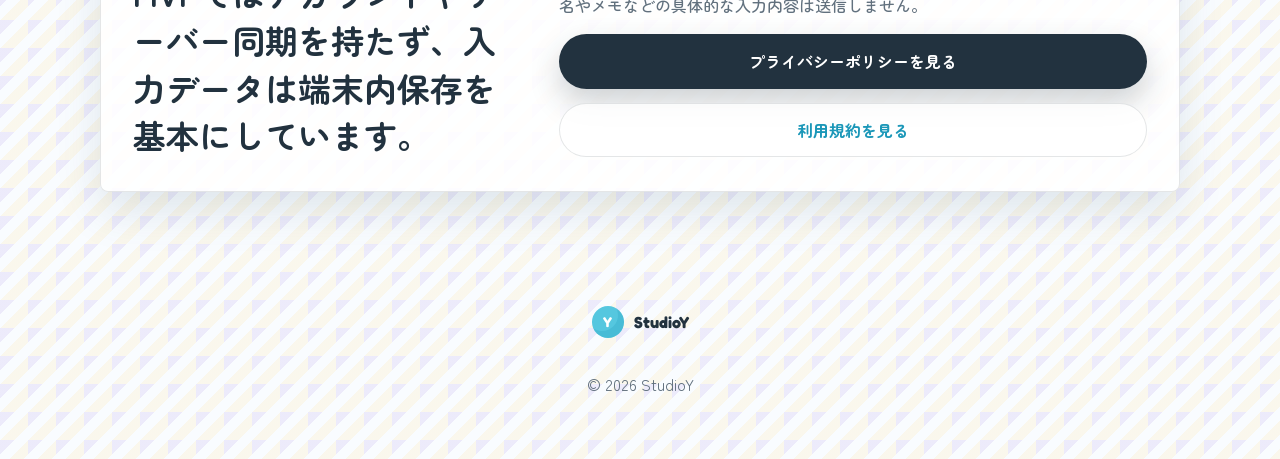
==== commit bc2a517c: "rename" ====
--- a/pochi_manzoku_note/index.html
+++ b/pochi_manzoku_note/index.html
@@ -3,9 +3,9 @@
 <head>
   <meta charset="UTF-8">
   <meta name="viewport" content="width=device-width, initial-scale=1.0">
-  <title>ぽち我慢ノート | StudioY</title>
-  <meta name="description" content="ぽち我慢ノートは、買う前にいったん止めて、買った後の満足度まで振り返る買い物判断アプリです。">
-  <meta property="og:title" content="ぽち我慢ノート | StudioY">
+  <title>ぽち満足ノート | StudioY</title>
+  <meta name="description" content="ぽち満足ノートは、買う前にいったん止めて、買った後の満足度まで振り返る買い物判断アプリです。">
+  <meta property="og:title" content="ぽち満足ノート | StudioY">
   <meta property="og:description" content="衝動買いを減らし、自分にとって本当に満足できるお金の使い方を見つけるためのアプリです。">
   <meta property="og:type" content="website">
   <meta name="twitter:card" content="summary">
@@ -32,7 +32,7 @@
   <main>
     <section class="app-hero">
       <div class="app-hero__copy">
-        <img class="app-hero__logo" src="assets/logo.png" alt="ぽち我慢ノート">
+        <img class="app-hero__logo" src="assets/logo.png" alt="ぽち満足ノート">
         <h1 class="app-hero__title">買う前に<br class="app-mobile-break">いったん止めて、<br class="app-mobile-break">買った後に<br class="app-mobile-break">ちゃんと<br class="app-mobile-break">振り返る。</h1>
         <p class="app-hero__lead">欲しい物をすぐ買わずに一度寝かせ、7日後の満足度まで記録。衝動買いを減らしながら、自分にとって本当に満足できるお金の使い方を見つけるアプリです。</p>
         <div class="app-hero__actions">
@@ -43,7 +43,7 @@
         <dl class="app-stats" aria-label="App highlights">
           <div>
             <dt>24時間</dt>
-            <dd>ぽち我慢タイマー</dd>
+            <dd>ぽち待ちタイマー</dd>
           </div>
           <div>
             <dt>7日後</dt>
@@ -55,9 +55,9 @@
           </div>
         </dl>
       </div>
-      <div class="app-hero__media" aria-label="ぽち我慢ノートのホーム画面プレビュー">
+      <div class="app-hero__media" aria-label="ぽち満足ノートのホーム画面プレビュー">
         <div class="phone-frame phone-frame--hero">
-          <img src="assets/home.png" alt="ぽち我慢ノートのホーム画面">
+          <img src="assets/home.png" alt="ぽち満足ノートのホーム画面">
         </div>
         <div class="app-icon-card" aria-hidden="true">
           <img src="assets/app_icon.png" alt="">
@@ -87,7 +87,7 @@
           <article class="feature-card">
             <span class="feature-card__icon" aria-hidden="true">2</span>
             <h3>24時間クールダウン</h3>
-            <p>登録後はぽち我慢タイマーを開始。翌日に「まだ欲しいですか？」とやさしく再確認します。</p>
+            <p>登録後はぽち待ちタイマーを開始。翌日に「まだ欲しいですか？」とやさしく再確認します。</p>
           </article>
           <article class="feature-card">
             <span class="feature-card__icon" aria-hidden="true">3</span>
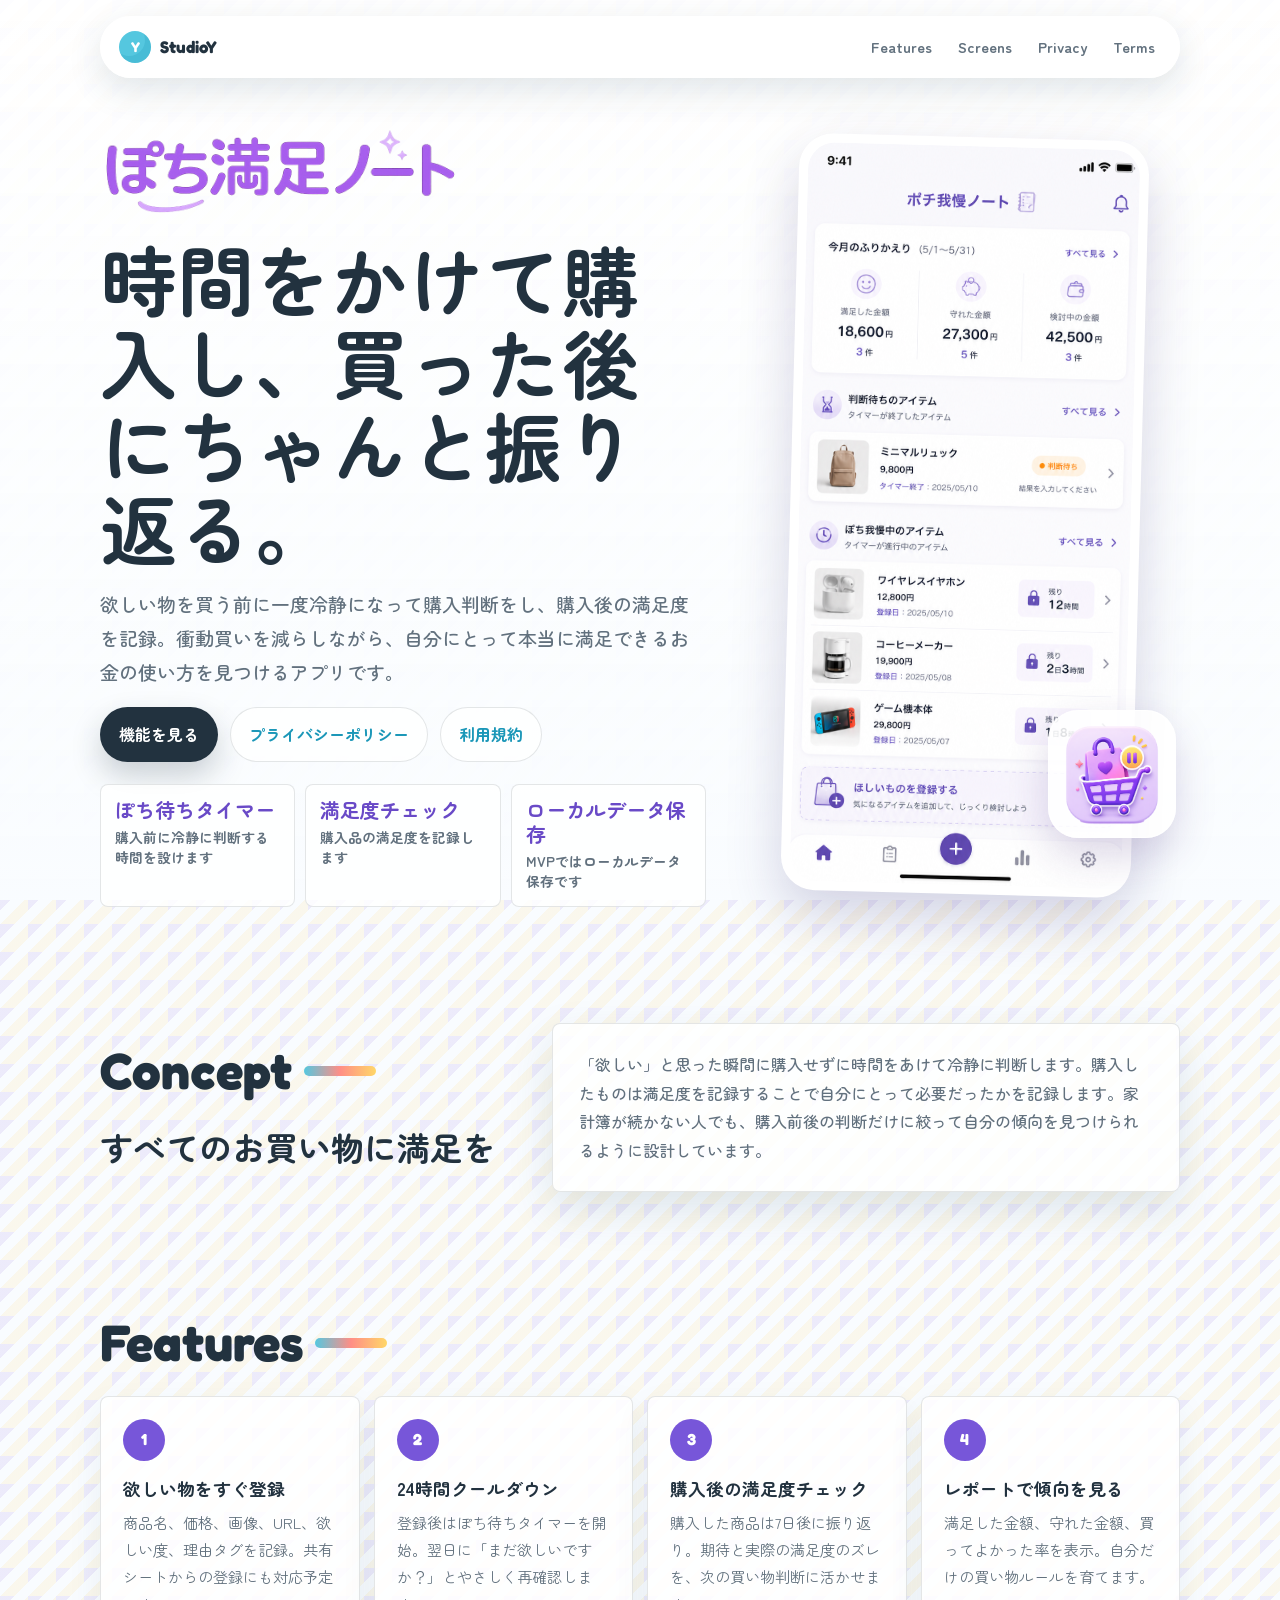
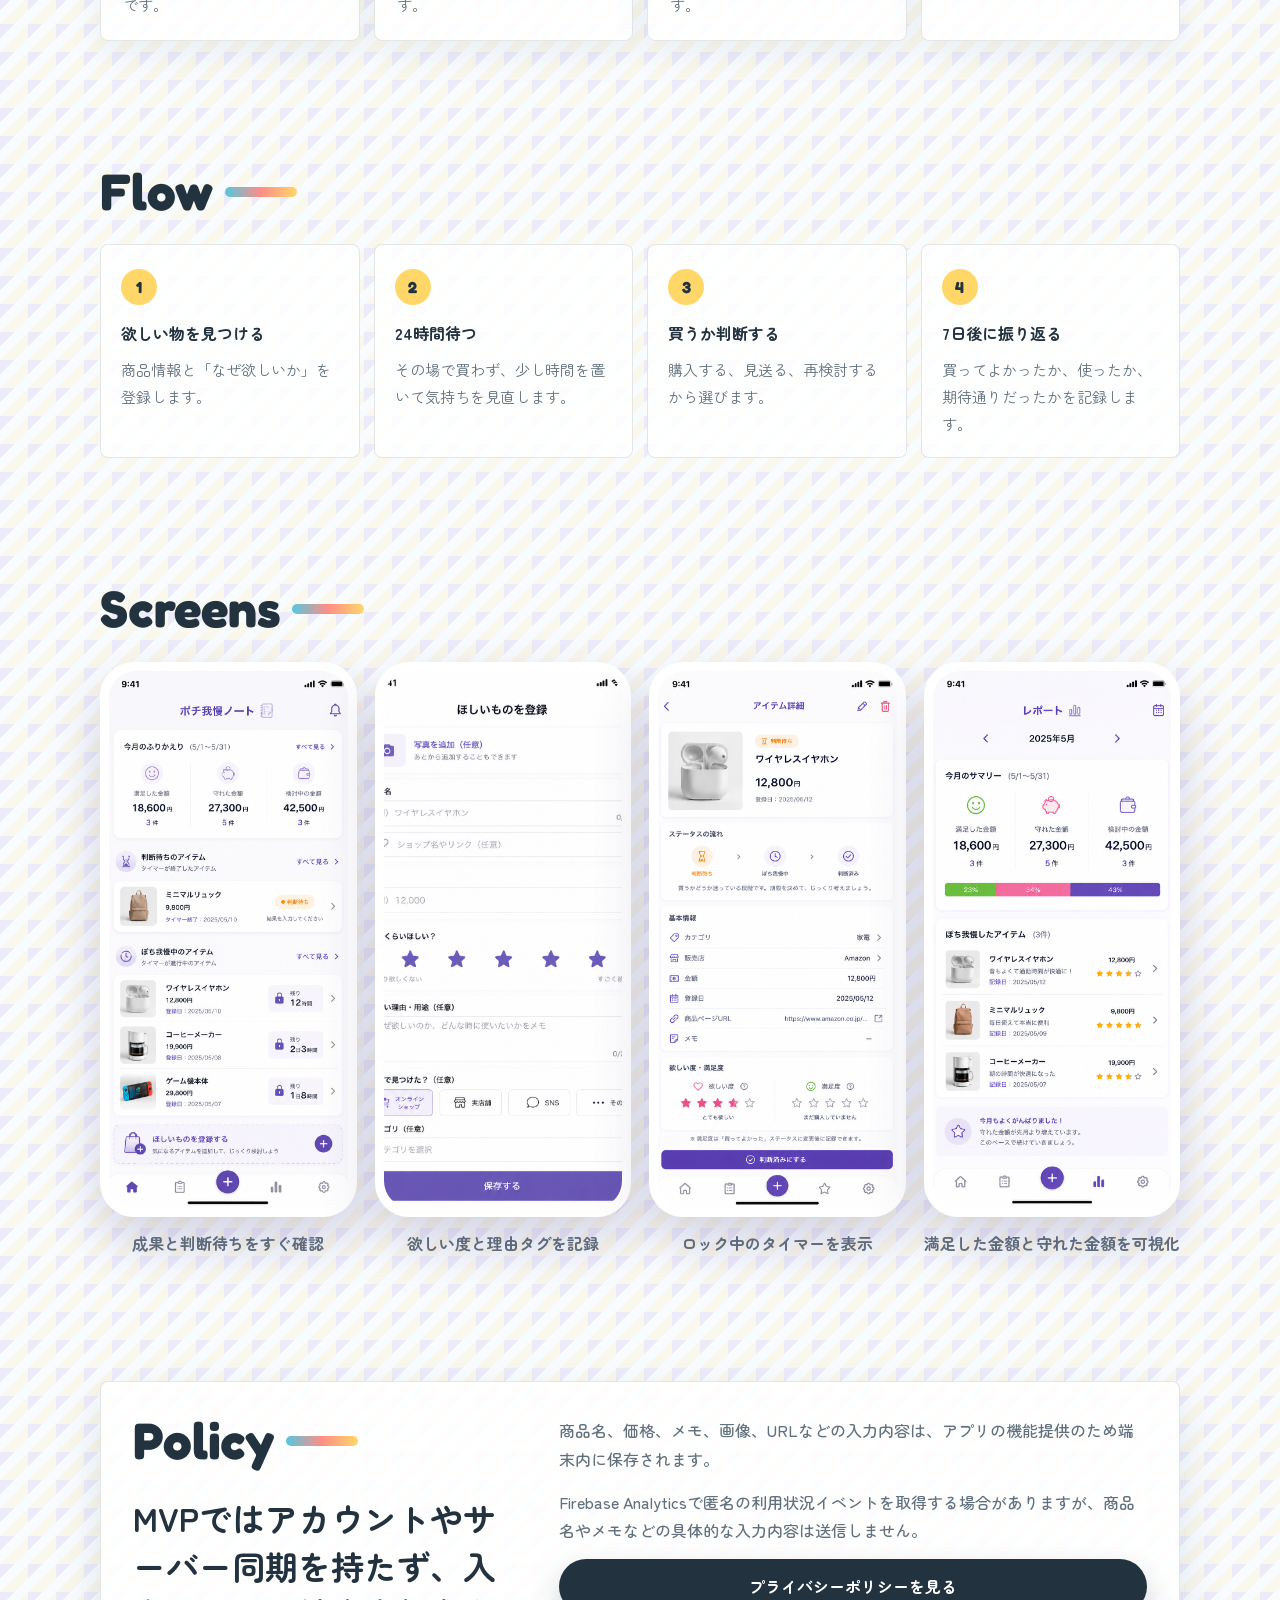
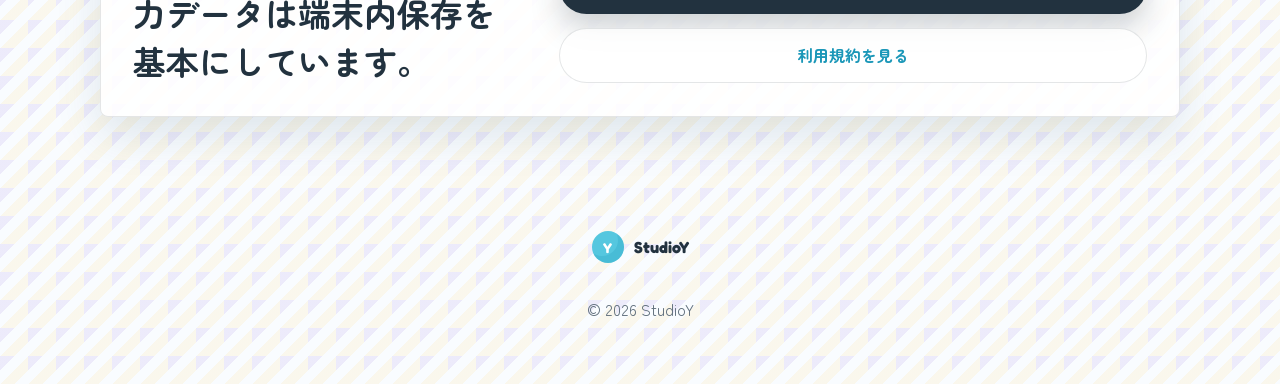
==== commit db823167: "fix comments" ====
--- a/pochi_manzoku_note/index.html
+++ b/pochi_manzoku_note/index.html
@@ -4,7 +4,7 @@
   <meta charset="UTF-8">
   <meta name="viewport" content="width=device-width, initial-scale=1.0">
   <title>ぽち満足ノート | StudioY</title>
-  <meta name="description" content="ぽち満足ノートは、買う前にいったん止めて、買った後の満足度まで振り返る買い物判断アプリです。">
+  <meta name="description" content="ぽち満足ノートは、買う前に時間をおくことで冷静に判断し、買った後の満足度まで振り返る買い物判断アプリです。">
   <meta property="og:title" content="ぽち満足ノート | StudioY">
   <meta property="og:description" content="衝動買いを減らし、自分にとって本当に満足できるお金の使い方を見つけるためのアプリです。">
   <meta property="og:type" content="website">
@@ -33,25 +33,25 @@
     <section class="app-hero">
       <div class="app-hero__copy">
         <img class="app-hero__logo" src="assets/logo.png" alt="ぽち満足ノート">
-        <h1 class="app-hero__title">買う前に<br class="app-mobile-break">いったん止めて、<br class="app-mobile-break">買った後に<br class="app-mobile-break">ちゃんと<br class="app-mobile-break">振り返る。</h1>
-        <p class="app-hero__lead">欲しい物をすぐ買わずに一度寝かせ、7日後の満足度まで記録。衝動買いを減らしながら、自分にとって本当に満足できるお金の使い方を見つけるアプリです。</p>
+        <h1 class="app-hero__title">時間をかけて購入し、<br class="app-mobile-break">買った後に<br class="app-mobile-break">ちゃんと<br class="app-mobile-break">振り返る。</h1>
+        <p class="app-hero__lead">欲しい物を買う前に一度冷静になって購入判断をし、購入後の満足度を記録。衝動買いを減らしながら、自分にとって本当に満足できるお金の使い方を見つけるアプリです。</p>
         <div class="app-hero__actions">
-          <a class="button button--primary" href="#features">できることを見る</a>
+          <a class="button button--primary" href="#features">機能を見る</a>
           <a class="button button--ghost" href="privacy/">プライバシーポリシー</a>
           <a class="button button--ghost" href="terms/">利用規約</a>
         </div>
         <dl class="app-stats" aria-label="App highlights">
           <div>
-            <dt>24時間</dt>
-            <dd>ぽち待ちタイマー</dd>
+            <dt>ぽち待ちタイマー</dt>
+            <dd>購入前に冷静に判断する時間を設けます</dd>
           </div>
           <div>
-            <dt>7日後</dt>
-            <dd>満足度チェック</dd>
+            <dt>満足度チェック</dt>
+            <dd>購入品の満足度を記録します</dd>
           </div>
           <div>
-            <dt>端末内</dt>
-            <dd>MVPデータ保存</dd>
+            <dt>ローカルデータ保存</dt>
+            <dd>MVPではローカルデータ保存です</dd>
           </div>
         </dl>
       </div>
@@ -69,9 +69,9 @@
       <div class="section__inner app-intro__grid">
         <div>
           <h2 class="section__heading">Concept</h2>
-          <p class="app-section-lead">節約を強制するのではなく、買ってよかった支出もちゃんと肯定する買い物ログ。</p>
+          <p class="app-section-lead">すべてのお買い物に満足を</p>
         </div>
-        <p class="app-intro__text">「欲しい」と思った瞬間に少しだけブレーキをかけ、あとから本当に満足できたかを振り返ります。家計簿が続かない人でも、購入前後の判断だけに絞って自分の傾向を見つけられるように設計しています。</p>
+        <p class="app-intro__text">「欲しい」と思った瞬間に購入せずに時間をあけて冷静に判断します。購入したものは満足度を記録することで自分にとって必要だったかを記録します。家計簿が続かない人でも、購入前後の判断だけに絞って自分の傾向を見つけられるように設計しています。</p>
       </div>
     </section>
 
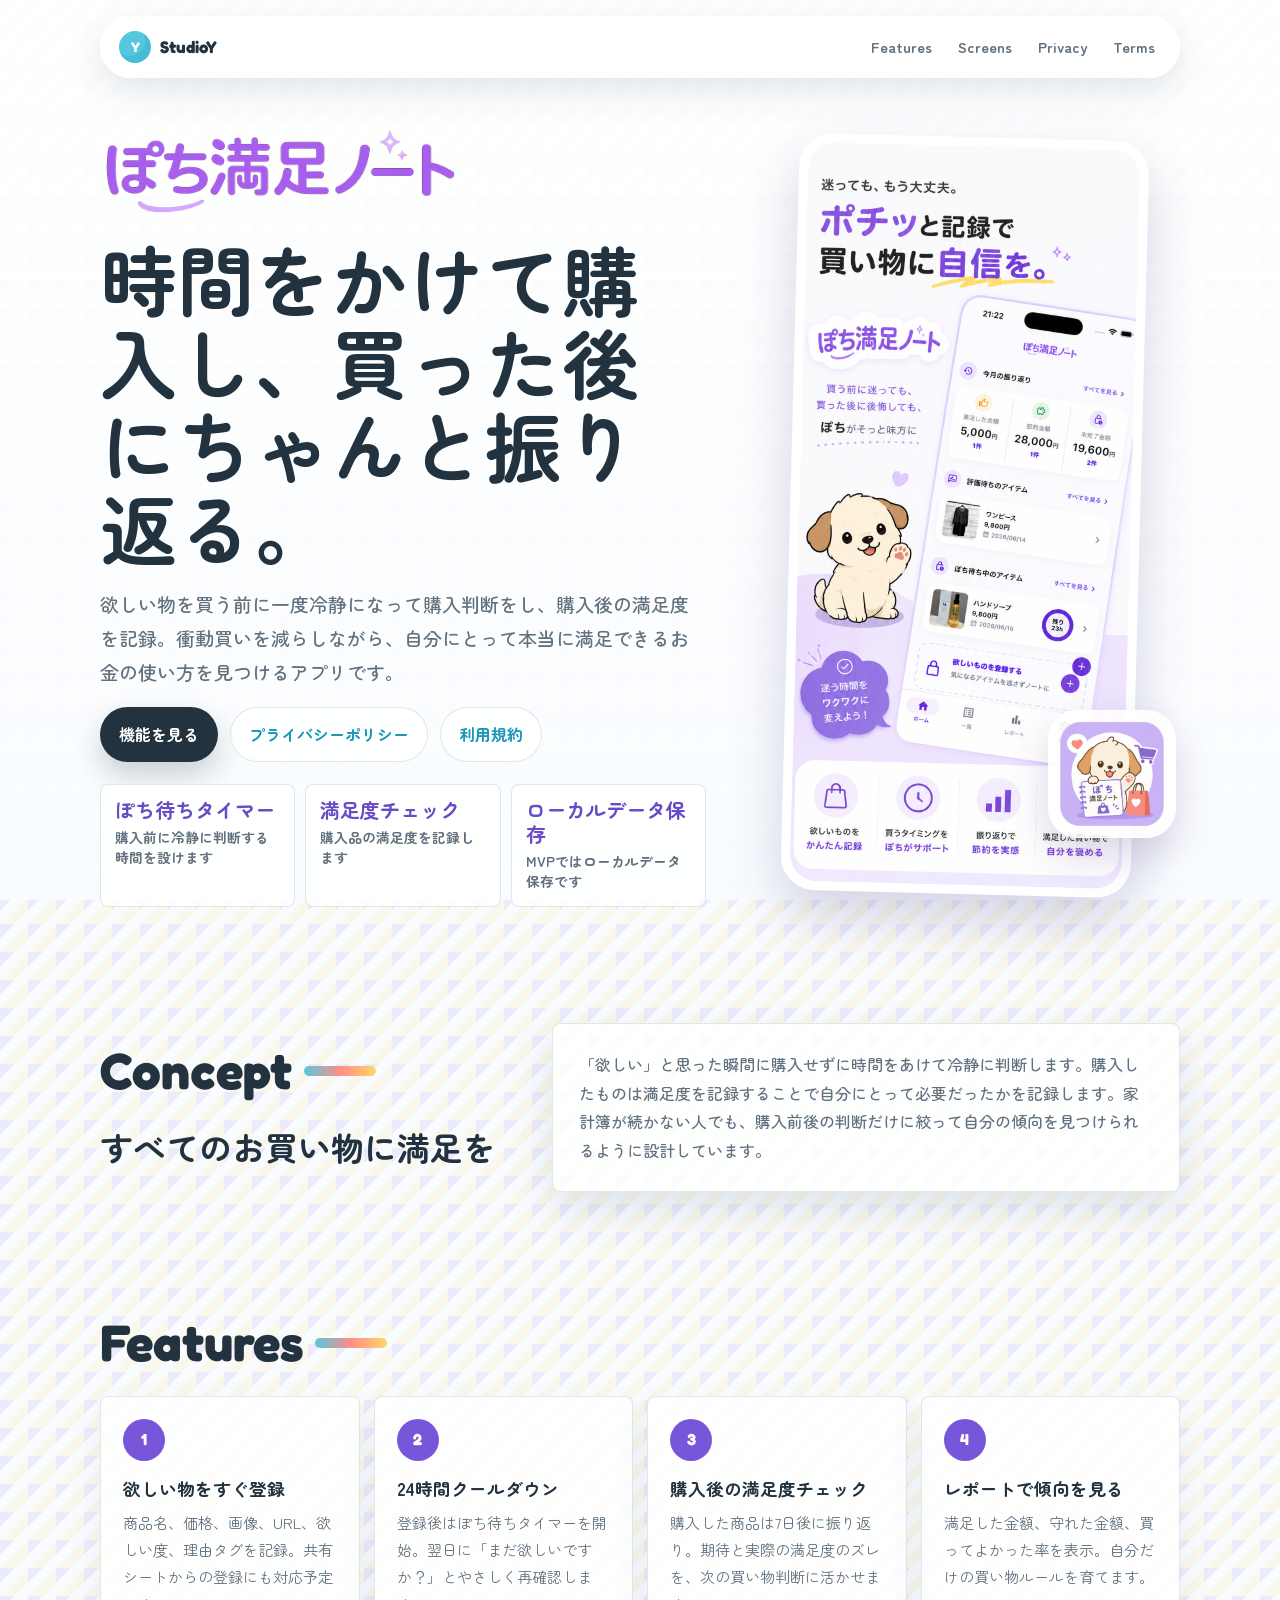
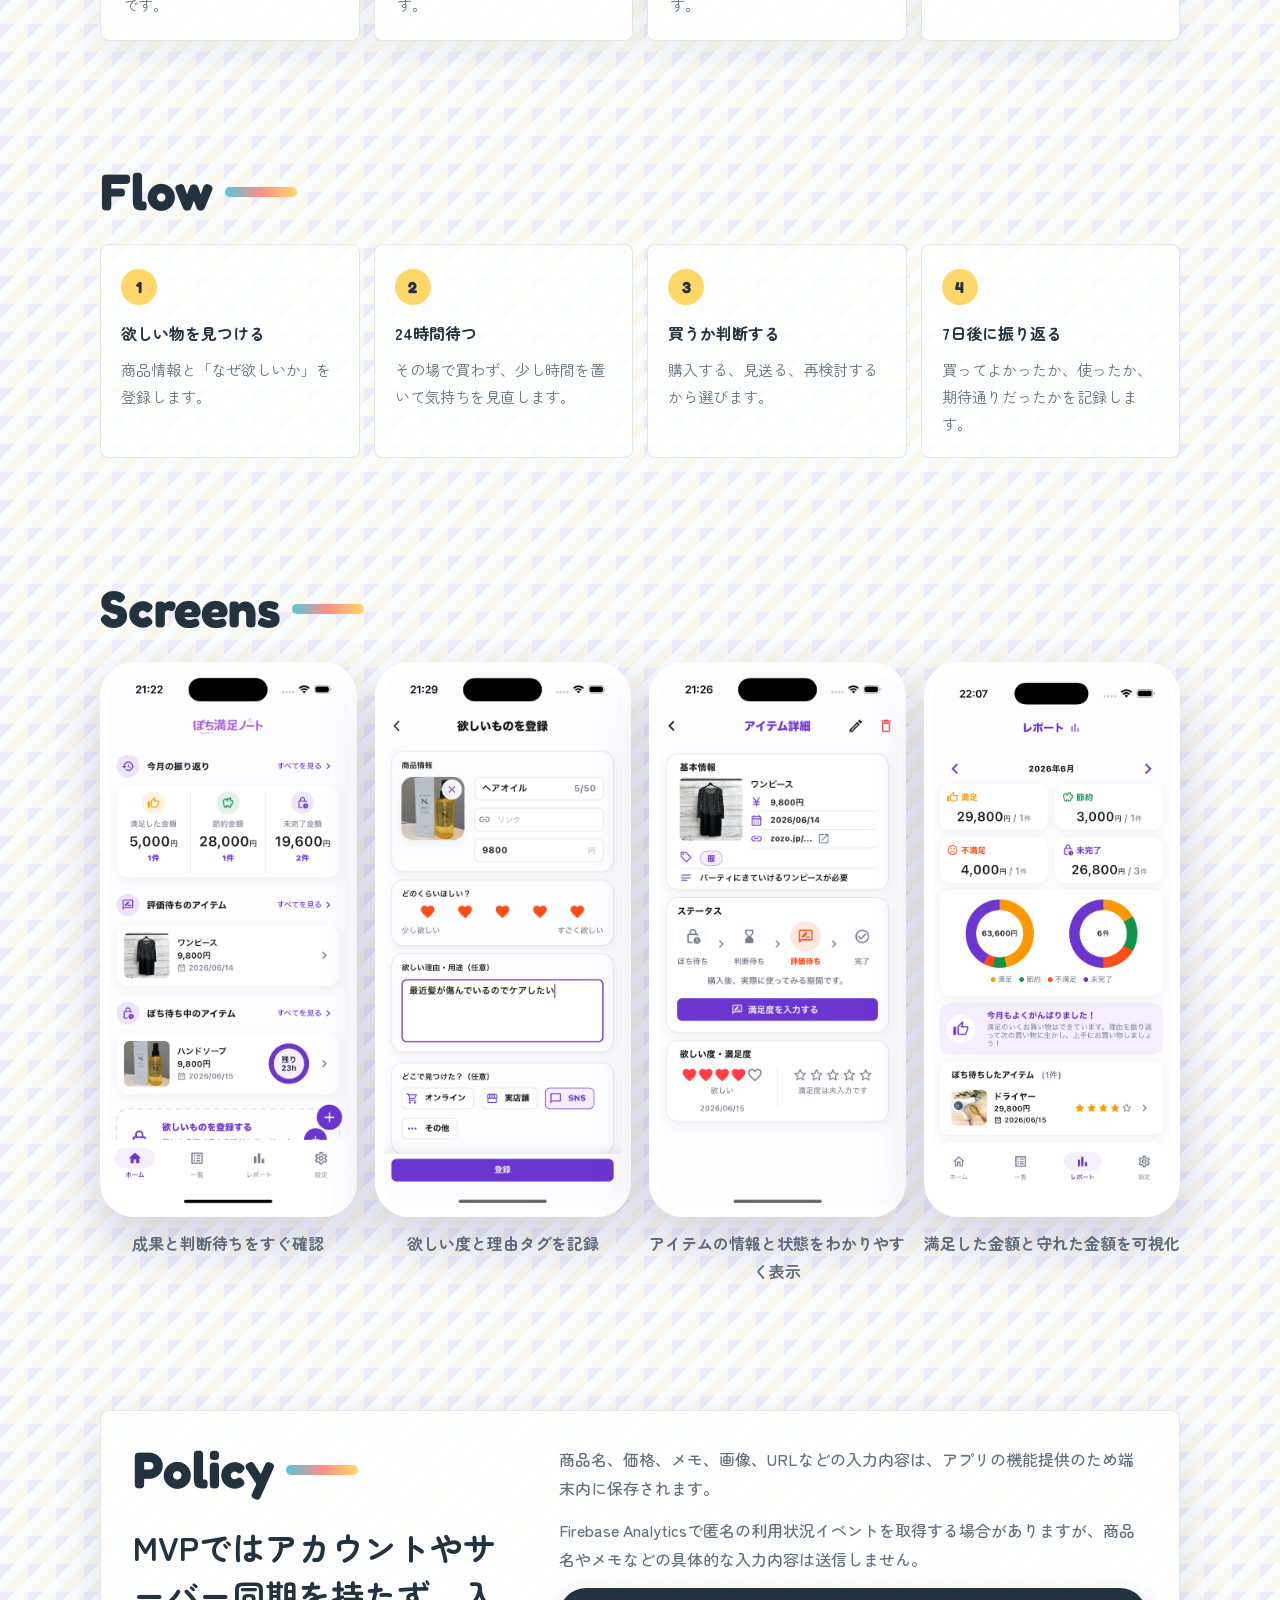
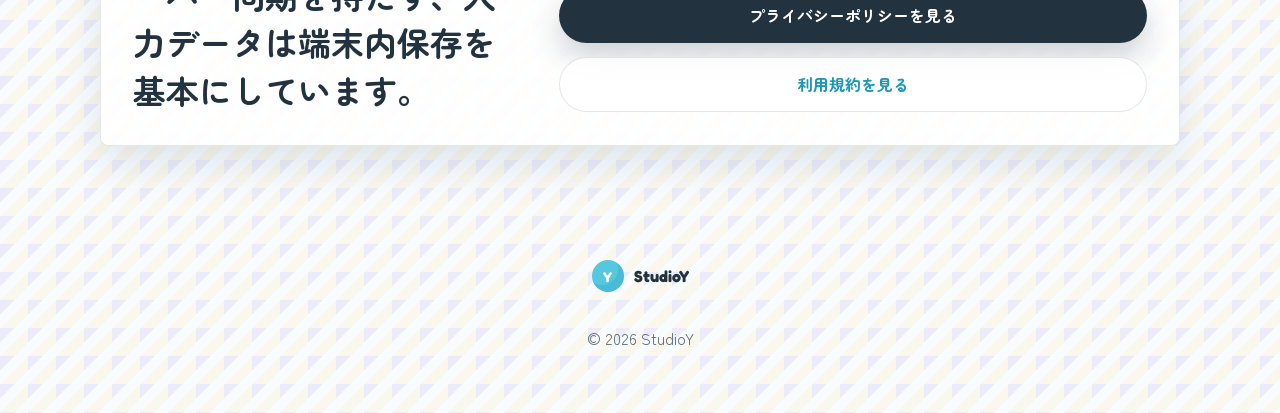
==== commit dd30e66d: "update pochi_manzoku" ====
--- a/pochi_manzoku_note/index.html
+++ b/pochi_manzoku_note/index.html
@@ -57,7 +57,7 @@
       </div>
       <div class="app-hero__media" aria-label="ぽち満足ノートのホーム画面プレビュー">
         <div class="phone-frame phone-frame--hero">
-          <img src="assets/home.png" alt="ぽち満足ノートのホーム画面">
+          <img src="assets/promo/promo_home.png" alt="ぽち満足ノートのホーム画面">
         </div>
         <div class="app-icon-card" aria-hidden="true">
           <img src="assets/app_icon.png" alt="">
@@ -133,25 +133,25 @@
         <div class="screen-rail" aria-label="App screen previews">
           <figure class="screen-card">
             <div class="phone-frame">
-              <img src="assets/home.png" alt="ホーム画面">
+              <img src="assets/screen_shots/home.png" alt="ホーム画面">
             </div>
             <figcaption>成果と判断待ちをすぐ確認</figcaption>
           </figure>
           <figure class="screen-card">
             <div class="phone-frame">
-              <img src="assets/regist.png" alt="欲しい物登録画面">
+              <img src="assets/screen_shots/item_regist.png" alt="欲しい物登録画面">
             </div>
             <figcaption>欲しい度と理由タグを記録</figcaption>
           </figure>
           <figure class="screen-card">
             <div class="phone-frame">
-              <img src="assets/product_detail.png" alt="商品詳細画面">
+              <img src="assets/screen_shots/item_detail.png" alt="商品詳細画面">
             </div>
-            <figcaption>ロック中のタイマーを表示</figcaption>
+            <figcaption>アイテムの情報と状態をわかりやすく表示</figcaption>
           </figure>
           <figure class="screen-card">
             <div class="phone-frame">
-              <img src="assets/report.png" alt="レポート画面">
+              <img src="assets/screen_shots/report.png" alt="レポート画面">
             </div>
             <figcaption>満足した金額と守れた金額を可視化</figcaption>
           </figure>
--- a/css/style.css
+++ b/css/style.css
@@ -390,7 +390,7 @@
 
 .works__grid {
   display: grid;
-  grid-template-columns: repeat(auto-fit, minmax(min(100%, 320px), 1fr));
+  grid-template-columns: repeat(auto-fit, minmax(320px, 1fr));
   justify-content: center;
   gap: 18px;
 }
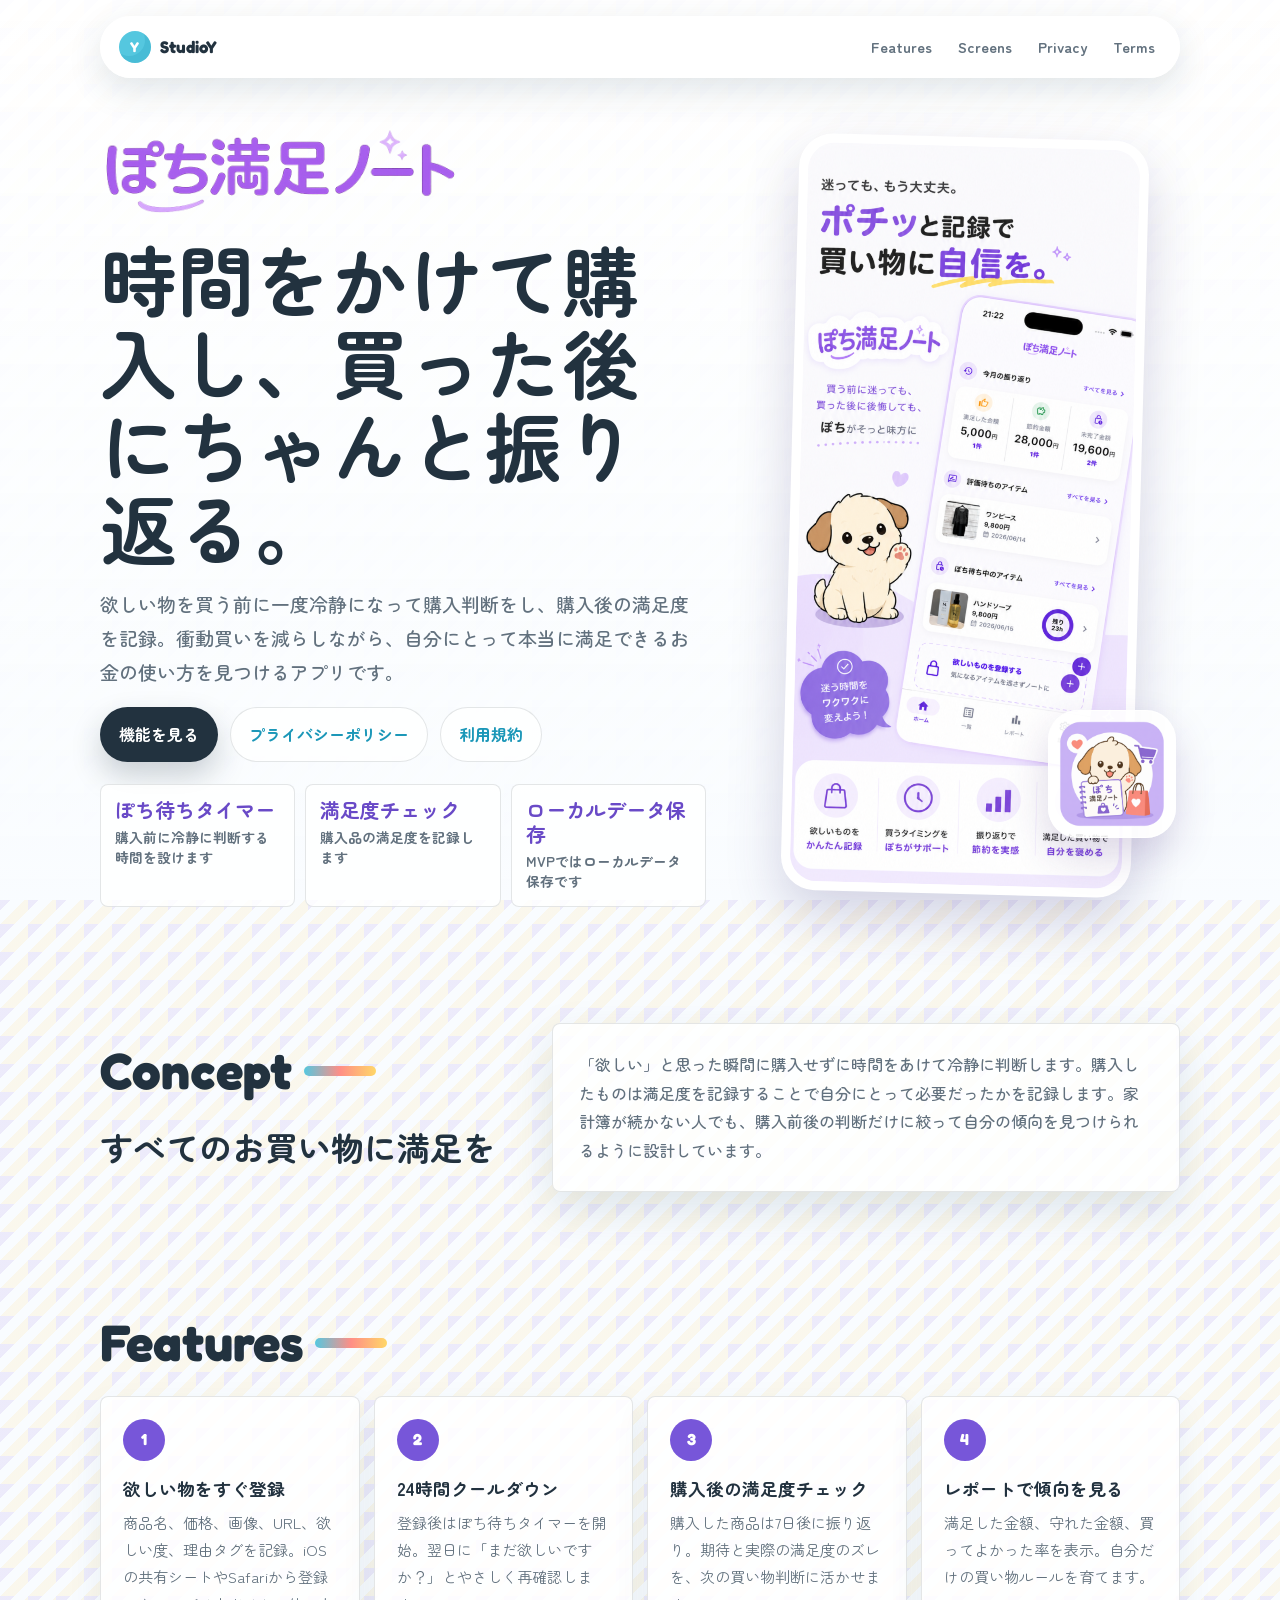
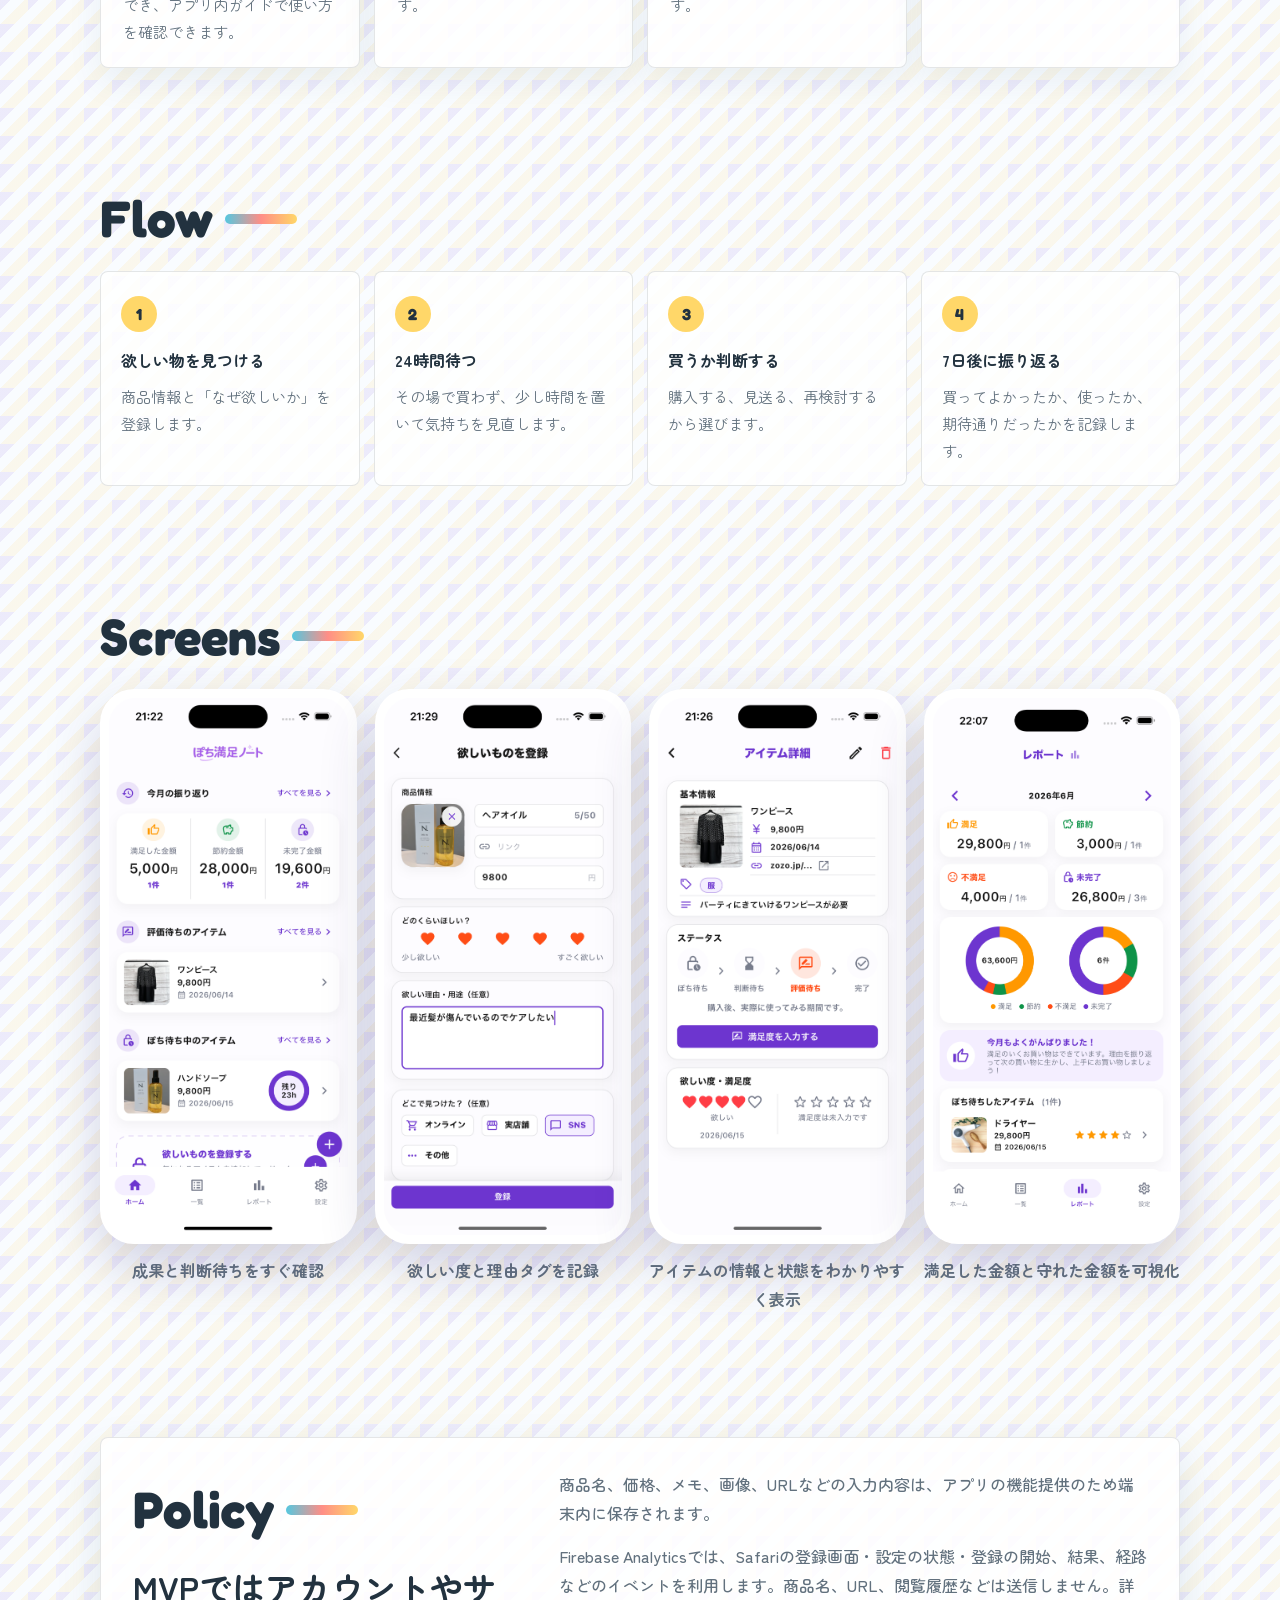
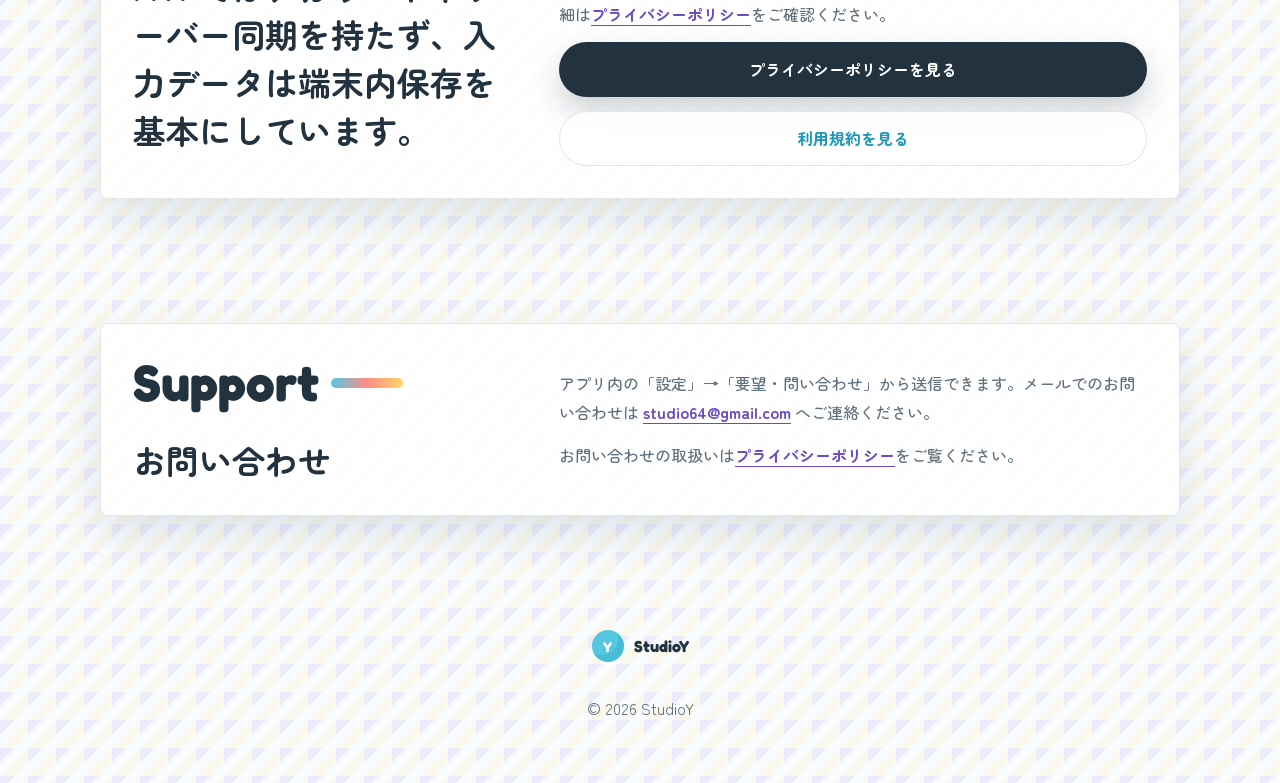
==== commit d5234ddc: "Update Pochi privacy and support details" ====
--- a/pochi_manzoku_note/index.html
+++ b/pochi_manzoku_note/index.html
@@ -9,6 +9,7 @@
   <meta property="og:description" content="衝動買いを減らし、自分にとって本当に満足できるお金の使い方を見つけるためのアプリです。">
   <meta property="og:type" content="website">
   <meta name="twitter:card" content="summary">
+  <link rel="canonical" href="https://www.studioy64.com/pochi_manzoku_note/">
   <link rel="icon" href="assets/app_icon.png" type="image/png">
   <link rel="preconnect" href="https://fonts.googleapis.com">
   <link rel="preconnect" href="https://fonts.gstatic.com" crossorigin>
@@ -82,7 +83,7 @@
           <article class="feature-card">
             <span class="feature-card__icon" aria-hidden="true">1</span>
             <h3>欲しい物をすぐ登録</h3>
-            <p>商品名、価格、画像、URL、欲しい度、理由タグを記録。共有シートからの登録にも対応予定です。</p>
+            <p>商品名、価格、画像、URL、欲しい度、理由タグを記録。iOSの共有シートやSafariから登録でき、アプリ内ガイドで使い方を確認できます。</p>
           </article>
           <article class="feature-card">
             <span class="feature-card__icon" aria-hidden="true">2</span>
@@ -167,9 +168,22 @@
         </div>
         <div class="safety-list">
           <p>商品名、価格、メモ、画像、URLなどの入力内容は、アプリの機能提供のため端末内に保存されます。</p>
-          <p>Firebase Analyticsで匿名の利用状況イベントを取得する場合がありますが、商品名やメモなどの具体的な入力内容は送信しません。</p>
+          <p>Firebase Analyticsでは、Safariの登録画面・設定の状態・登録の開始、結果、経路などのイベントを利用します。商品名、URL、閲覧履歴などは送信しません。詳細は<a class="policy-link" href="privacy/">プライバシーポリシー</a>をご確認ください。</p>
           <a class="button button--primary" href="privacy/">プライバシーポリシーを見る</a>
           <a class="button button--ghost" href="terms/">利用規約を見る</a>
+        </div>
+      </div>
+    </section>
+
+    <section id="support" class="section app-safety">
+      <div class="section__inner app-safety__panel">
+        <div>
+          <h2 class="section__heading">Support</h2>
+          <p class="app-section-lead">お問い合わせ</p>
+        </div>
+        <div class="safety-list">
+          <p>アプリ内の「設定」→「要望・問い合わせ」から送信できます。メールでのお問い合わせは <a class="policy-link" href="mailto:studio64@gmail.com">studio64@gmail.com</a> へご連絡ください。</p>
+          <p>お問い合わせの取扱いは<a class="policy-link" href="privacy/">プライバシーポリシー</a>をご覧ください。</p>
         </div>
       </div>
     </section>
--- a/css/style.css
+++ b/css/style.css
@@ -549,14 +549,17 @@
 }
 
 .links__grid {
-  display: grid;
-  grid-template-columns: minmax(0, 240px);
+  display: flex;
+  flex-wrap: nowrap;
   justify-content: center;
   gap: 14px;
 }
 
 .link-card {
   display: grid;
+  flex: 1 1 0;
+  max-width: 240px;
+  min-width: 0;
   min-height: 124px;
   place-items: center;
   padding: 18px;
@@ -595,10 +598,22 @@
   font-weight: 700;
 }
 
+.link-card__icon svg {
+  width: 24px;
+  height: 24px;
+  fill: none;
+  stroke: currentColor;
+  stroke-linecap: round;
+  stroke-linejoin: round;
+  stroke-width: 2;
+}
+
 .link-card__label {
   margin-top: 10px;
   color: var(--muted);
   font-weight: 700;
+  line-height: 1.4;
+  overflow-wrap: anywhere;
 }
 
 .footer {
@@ -1133,7 +1148,6 @@
     font-size: 0.92rem;
   }
   .works__grid,
-  .links__grid,
   .timeline__item {
     grid-template-columns: 1fr;
   }
@@ -1219,3 +1233,1319 @@
     font-size: clamp(1.85rem, 9vw, 2.45rem);
   }
 }
+
+.timer-page {
+  --timer-bg: #f4f8ff;
+  --timer-ink: #101b2f;
+  --timer-muted: #536377;
+  --timer-blue: #064eb8;
+  --timer-blue-deep: #033a8d;
+  --timer-blue-soft: #eaf3ff;
+  --timer-line: rgba(10, 55, 116, 0.14);
+  --timer-gold: #f8b400;
+  --timer-shadow: 0 22px 52px rgba(13, 61, 125, 0.14);
+  --bg: var(--timer-bg);
+  --ink: var(--timer-ink);
+  --muted: var(--timer-muted);
+  --aqua: #1d76df;
+  --aqua-deep: var(--timer-blue);
+  --surface-soft: var(--timer-blue-soft);
+  --line: var(--timer-line);
+  background:
+    linear-gradient(180deg, rgba(237, 246, 255, 0.95), rgba(255, 255, 255, 0.98) 46%, rgba(238, 245, 255, 0.92)),
+    var(--timer-bg);
+  overflow-x: hidden;
+}
+
+.timer-page::before {
+  background:
+    linear-gradient(155deg, rgba(14, 100, 206, 0.1), transparent 34%),
+    linear-gradient(20deg, rgba(77, 142, 218, 0.1), transparent 34%);
+}
+
+.timer-page .nav {
+  border-color: rgba(219, 233, 252, 0.9);
+  background: rgba(255, 255, 255, 0.9);
+  box-shadow: 0 14px 34px rgba(15, 57, 119, 0.12);
+}
+
+.timer-nav__cta {
+  margin-left: 8px;
+  background: var(--timer-blue);
+  color: #fff;
+}
+
+.timer-nav__lang {
+  margin-left: 8px;
+  background: var(--timer-ink);
+  color: #fff;
+}
+
+.timer-nav__lang:hover {
+  background: var(--timer-blue);
+  color: #fff;
+}
+
+.timer-hero {
+  display: grid;
+  width: min(calc(100% - 40px), 1180px);
+  grid-template-columns: minmax(0, 1.05fr) minmax(320px, 0.8fr);
+  gap: 46px;
+  align-items: center;
+  margin: 0 auto;
+  padding: 126px 0 50px;
+}
+
+.timer-hero__copy {
+  display: grid;
+  gap: 18px;
+  min-width: 0;
+}
+
+.timer-hero__title {
+  margin: 0;
+  color: var(--timer-blue);
+  font-size: clamp(3.3rem, 8vw, 7.2rem);
+  font-weight: 700;
+  line-height: 0.98;
+  letter-spacing: 0;
+  overflow-wrap: anywhere;
+}
+
+.timer-hero__statement {
+  max-width: 720px;
+  margin: 0;
+  color: var(--timer-ink);
+  font-size: clamp(2.3rem, 5.2vw, 4.7rem);
+  font-weight: 700;
+  line-height: 1.16;
+  letter-spacing: 0;
+}
+
+.timer-hero__lead {
+  max-width: 650px;
+  margin: 0;
+  color: var(--timer-muted);
+  font-size: clamp(1rem, 1.7vw, 1.2rem);
+  font-weight: 500;
+}
+
+.timer-hero__actions {
+  display: flex;
+  flex-wrap: wrap;
+  gap: 12px;
+}
+
+.timer-page .button--primary {
+  background: linear-gradient(180deg, #075dcf, #034aa9);
+  box-shadow: 0 14px 30px rgba(5, 78, 184, 0.24);
+}
+
+.timer-page .button--ghost {
+  border-color: rgba(6, 78, 184, 0.28);
+  background: rgba(255, 255, 255, 0.86);
+  color: var(--timer-blue);
+}
+
+.timer-use-cases {
+  display: flex;
+  flex-wrap: wrap;
+  gap: 10px;
+  margin: 4px 0 0;
+  padding: 0;
+  list-style: none;
+}
+
+.timer-use-cases li {
+  display: inline-flex;
+  min-height: 38px;
+  align-items: center;
+  padding: 8px 12px;
+  border: 1px solid rgba(6, 78, 184, 0.15);
+  border-radius: var(--radius);
+  background: rgba(255, 255, 255, 0.76);
+  color: var(--timer-blue-deep);
+  font-size: 0.92rem;
+  font-weight: 700;
+}
+
+.timer-hero__media {
+  position: relative;
+  display: grid;
+  min-height: 590px;
+  place-items: center;
+}
+
+.timer-phone {
+  width: min(100%, 338px);
+  padding: 10px;
+  border: 1px solid rgba(13, 43, 91, 0.16);
+  border-radius: 34px;
+  background: #111827;
+  box-shadow: 0 28px 58px rgba(13, 43, 91, 0.24);
+}
+
+.timer-phone--hero {
+  transform: rotate(1.4deg);
+}
+
+.timer-phone__bar {
+  display: grid;
+  grid-template-columns: 26px 1fr 26px;
+  align-items: center;
+  padding: 10px 12px 8px;
+  border-radius: 24px 24px 0 0;
+  background: #fff;
+  color: var(--timer-ink);
+  font-size: 0.88rem;
+  text-align: center;
+}
+
+.timer-phone__bar span {
+  display: block;
+  width: 16px;
+  height: 3px;
+  border-radius: 999px;
+  background: var(--timer-blue);
+}
+
+.timer-phone__bar span:last-child {
+  justify-self: end;
+  width: 13px;
+  height: 13px;
+  border: 3px solid var(--timer-blue);
+  background: transparent;
+}
+
+.timer-phone__screen {
+  display: grid;
+  gap: 14px;
+  min-height: 560px;
+  padding: 20px 18px 14px;
+  border-radius: 0 0 24px 24px;
+  background: linear-gradient(180deg, #ffffff, #f7faff);
+}
+
+.timer-current p,
+.timer-next span {
+  margin: 0 0 5px;
+  color: var(--timer-muted);
+  font-size: 0.78rem;
+  font-weight: 700;
+}
+
+.timer-current h2 {
+  margin: 0;
+  color: var(--timer-ink);
+  font-size: 1.35rem;
+  line-height: 1.35;
+}
+
+.timer-dial {
+  display: grid;
+  width: min(78%, 220px);
+  aspect-ratio: 1;
+  place-items: center;
+  justify-self: center;
+  align-content: center;
+  border-radius: 50%;
+  background:
+    radial-gradient(circle at center, #fff 0 58%, transparent 59%),
+    conic-gradient(var(--timer-blue) 0 71%, #e2e8f2 71% 100%);
+  box-shadow: inset 0 0 0 12px rgba(226, 232, 242, 0.5);
+}
+
+.timer-dial span,
+.timer-dial small {
+  color: var(--timer-muted);
+  font-size: 0.76rem;
+  font-weight: 700;
+}
+
+.timer-dial strong {
+  margin-top: 4px;
+  color: #050b18;
+  font-family: "Fredoka", "Zen Maru Gothic", sans-serif;
+  font-size: 3.15rem;
+  line-height: 1;
+}
+
+.timer-actions {
+  display: grid;
+  gap: 8px;
+}
+
+.timer-actions button,
+.timer-session-list button {
+  min-height: 42px;
+  border: 1px solid rgba(6, 78, 184, 0.18);
+  border-radius: var(--radius);
+  background: #fff;
+  color: var(--timer-blue);
+  font: inherit;
+  font-weight: 700;
+}
+
+.timer-actions button:first-child {
+  background: linear-gradient(180deg, #075dcf, #034aa9);
+  color: #fff;
+}
+
+.timer-next {
+  display: grid;
+  grid-template-columns: 1fr auto;
+  gap: 6px 10px;
+  align-items: center;
+  padding: 12px;
+  border: 1px solid var(--timer-line);
+  border-radius: var(--radius);
+  background: #fff;
+}
+
+.timer-next span {
+  grid-column: 1 / -1;
+}
+
+.timer-next strong {
+  color: var(--timer-ink);
+  font-size: 1rem;
+}
+
+.timer-next em {
+  color: var(--timer-ink);
+  font-style: normal;
+  font-weight: 700;
+}
+
+.timer-mini-list {
+  display: grid;
+  grid-template-columns: repeat(4, 1fr);
+  gap: 8px;
+  align-items: end;
+}
+
+.timer-mini-list span {
+  height: 6px;
+  border-radius: 999px;
+  background: #d7e2f1;
+}
+
+.timer-mini-list .is-active {
+  background: var(--timer-blue);
+}
+
+.timer-icon-card {
+  position: absolute;
+  right: 0;
+  bottom: 62px;
+  width: 122px;
+  padding: 10px;
+  border: 1px solid rgba(255, 255, 255, 0.95);
+  border-radius: var(--radius);
+  background: rgba(255, 255, 255, 0.9);
+  box-shadow: var(--timer-shadow);
+}
+
+.timer-icon-card img {
+  border-radius: var(--radius);
+}
+
+.timer-band,
+.timer-section,
+.timer-cta {
+  width: min(calc(100% - 40px), 1180px);
+  margin: 0 auto;
+}
+
+.timer-band,
+.timer-section {
+  padding: 62px 0;
+}
+
+.timer-band {
+  padding-right: 20px;
+  padding-left: 20px;
+  border: 1px solid rgba(6, 78, 184, 0.12);
+  border-radius: var(--radius);
+  background: rgba(255, 255, 255, 0.72);
+  box-shadow: 0 18px 46px rgba(13, 61, 125, 0.08);
+}
+
+.timer-band--value {
+  margin-top: 0;
+}
+
+.timer-section-head {
+  display: grid;
+  gap: 12px;
+  max-width: 780px;
+  margin: 0 auto 30px;
+  text-align: center;
+}
+
+.timer-section-head h2,
+.timer-premium__copy h2,
+.timer-cta h2 {
+  margin: 0;
+  color: var(--timer-blue);
+  font-size: clamp(1.9rem, 4vw, 3.3rem);
+  font-weight: 700;
+  line-height: 1.25;
+  letter-spacing: 0;
+}
+
+.timer-section-head p,
+.timer-premium__copy p,
+.timer-cta p {
+  margin: 0;
+  color: var(--timer-muted);
+  font-size: 1rem;
+  font-weight: 500;
+}
+
+.timer-compare,
+.timer-mode-grid,
+.timer-log-grid {
+  display: grid;
+  gap: 18px;
+}
+
+.timer-compare {
+  grid-template-columns: minmax(0, 0.95fr) minmax(0, 1.05fr) minmax(260px, 0.85fr);
+}
+
+.timer-issue,
+.timer-solution,
+.timer-set-preview,
+.timer-mode,
+.timer-log-panel,
+.timer-log-copy article {
+  border: 1px solid var(--timer-line);
+  border-radius: var(--radius);
+  background: #fff;
+  box-shadow: 0 14px 32px rgba(13, 61, 125, 0.08);
+}
+
+.timer-issue,
+.timer-solution,
+.timer-set-preview,
+.timer-mode,
+.timer-log-copy article {
+  padding: 22px;
+}
+
+.timer-issue h3,
+.timer-solution h3,
+.timer-set-preview h3,
+.timer-mode h3,
+.timer-log-copy h3 {
+  margin: 0 0 14px;
+  color: var(--timer-ink);
+  font-size: 1.12rem;
+}
+
+.timer-issue ul,
+.timer-solution ul {
+  display: grid;
+  gap: 12px;
+  margin: 0;
+  padding: 0;
+  list-style: none;
+}
+
+.timer-issue li,
+.timer-solution li {
+  position: relative;
+  padding-left: 28px;
+  color: var(--timer-muted);
+  font-weight: 700;
+  line-height: 1.55;
+}
+
+.timer-issue li::before,
+.timer-solution li::before {
+  position: absolute;
+  left: 0;
+  top: 0.42em;
+  display: grid;
+  width: 17px;
+  height: 17px;
+  place-items: center;
+  border-radius: 50%;
+  color: #fff;
+  content: "";
+}
+
+.timer-issue li::before {
+  background: #9aa7b5;
+}
+
+.timer-solution li::before {
+  background: var(--timer-blue);
+}
+
+.timer-set-preview {
+  display: grid;
+  gap: 10px;
+}
+
+.timer-set-preview div {
+  display: flex;
+  align-items: center;
+  justify-content: space-between;
+  gap: 12px;
+  padding: 11px 12px;
+  border: 1px solid var(--timer-line);
+  border-radius: var(--radius);
+  background: #f8fbff;
+}
+
+.timer-set-preview span {
+  color: var(--timer-ink);
+  font-weight: 700;
+}
+
+.timer-set-preview strong {
+  color: var(--timer-blue);
+  font-size: 0.86rem;
+}
+
+.timer-mode-grid {
+  grid-template-columns: minmax(0, 0.88fr) minmax(0, 1.12fr);
+}
+
+.timer-mode p,
+.timer-log-copy p {
+  margin: 0;
+  color: var(--timer-muted);
+  font-weight: 500;
+}
+
+.timer-step-row {
+  display: grid;
+  grid-template-columns: repeat(3, minmax(0, 1fr));
+  gap: 10px;
+  margin-top: 18px;
+}
+
+.timer-step-row div {
+  display: grid;
+  min-height: 150px;
+  align-content: center;
+  justify-items: center;
+  gap: 9px;
+  padding: 14px;
+  border: 1px solid var(--timer-line);
+  border-radius: var(--radius);
+  background: #f8fbff;
+}
+
+.timer-step-row span,
+.timer-step-row em {
+  color: var(--timer-muted);
+  font-size: 0.78rem;
+  font-style: normal;
+  font-weight: 700;
+}
+
+.timer-step-row strong {
+  display: grid;
+  width: 82px;
+  height: 82px;
+  place-items: center;
+  border-radius: 50%;
+  background:
+    radial-gradient(circle at center, #fff 0 56%, transparent 57%),
+    conic-gradient(var(--timer-blue) 0 72%, #dfe8f5 72% 100%);
+  color: var(--timer-ink);
+  font-family: "Fredoka", "Zen Maru Gothic", sans-serif;
+  font-size: 1.25rem;
+}
+
+.timer-session-list {
+  display: grid;
+  gap: 10px;
+  margin-top: 18px;
+}
+
+.timer-session-list div {
+  display: grid;
+  grid-template-columns: 84px minmax(0, 1fr) auto;
+  gap: 12px;
+  align-items: center;
+  padding: 10px;
+  border: 1px solid var(--timer-line);
+  border-radius: var(--radius);
+  background: #f8fbff;
+}
+
+.timer-session-list .is-running {
+  background: #eef6ff;
+}
+
+.timer-session-list button {
+  min-height: 34px;
+  padding: 5px 9px;
+  font-size: 0.78rem;
+}
+
+.timer-session-list .is-running button {
+  background: var(--timer-blue);
+  color: #fff;
+}
+
+.timer-session-list span {
+  min-width: 0;
+  color: var(--timer-ink);
+  font-weight: 700;
+  overflow-wrap: anywhere;
+}
+
+.timer-session-list strong {
+  color: var(--timer-muted);
+  font-size: 0.88rem;
+}
+
+.timer-log-grid {
+  grid-template-columns: minmax(280px, 0.86fr) minmax(0, 1.14fr);
+  align-items: start;
+}
+
+.timer-log-panel {
+  padding: 20px;
+}
+
+.timer-log-header {
+  display: flex;
+  align-items: center;
+  justify-content: space-between;
+  gap: 14px;
+  margin-bottom: 16px;
+}
+
+.timer-log-header strong {
+  color: var(--timer-ink);
+  font-size: 1.1rem;
+}
+
+.timer-log-header span {
+  padding: 5px 10px;
+  border: 1px solid rgba(6, 78, 184, 0.16);
+  border-radius: var(--radius);
+  background: #eef6ff;
+  color: var(--timer-blue);
+  font-weight: 700;
+}
+
+.timer-log-metrics {
+  display: grid;
+  grid-template-columns: repeat(3, minmax(0, 1fr));
+  gap: 8px;
+  margin: 0 0 16px;
+}
+
+.timer-log-metrics div {
+  padding: 12px 10px;
+  border-radius: var(--radius);
+  background: #f5f9ff;
+}
+
+.timer-log-metrics dt {
+  color: var(--timer-muted);
+  font-size: 0.78rem;
+  font-weight: 700;
+}
+
+.timer-log-metrics dd {
+  margin: 2px 0 0;
+  color: var(--timer-blue);
+  font-family: "Fredoka", "Zen Maru Gothic", sans-serif;
+  font-size: 1.28rem;
+  font-weight: 700;
+}
+
+.timer-log-list {
+  display: grid;
+  gap: 8px;
+  margin: 0;
+  padding: 0;
+  list-style: none;
+}
+
+.timer-log-list li {
+  display: grid;
+  grid-template-columns: 52px minmax(0, 1fr) 44px;
+  gap: 10px;
+  align-items: center;
+  padding: 10px 0;
+  border-top: 1px solid var(--timer-line);
+}
+
+.timer-log-list span,
+.timer-log-list em {
+  color: var(--timer-muted);
+  font-size: 0.82rem;
+  font-style: normal;
+  font-weight: 700;
+}
+
+.timer-log-list strong {
+  min-width: 0;
+  color: var(--timer-ink);
+  font-size: 0.9rem;
+  overflow-wrap: anywhere;
+}
+
+.timer-log-copy {
+  display: grid;
+  gap: 12px;
+}
+
+.timer-premium {
+  display: grid;
+  grid-template-columns: minmax(0, 0.95fr) minmax(280px, 1fr);
+  gap: 24px;
+  align-items: center;
+  padding: 32px;
+  border: 1px solid rgba(248, 180, 0, 0.35);
+  border-radius: var(--radius);
+  background:
+    linear-gradient(135deg, rgba(255, 255, 255, 0.96), rgba(255, 248, 222, 0.78)),
+    #fff;
+  box-shadow: 0 20px 46px rgba(161, 105, 0, 0.1);
+}
+
+.timer-premium__copy {
+  display: grid;
+  gap: 12px;
+}
+
+.timer-premium__copy h2 {
+  color: #a76b00;
+}
+
+.timer-premium__features {
+  display: grid;
+  grid-template-columns: repeat(2, minmax(0, 1fr));
+  gap: 10px;
+}
+
+.timer-premium__features div {
+  min-height: 60px;
+  padding: 16px;
+  border: 1px solid rgba(248, 180, 0, 0.28);
+  border-radius: var(--radius);
+  background: rgba(255, 255, 255, 0.82);
+  color: var(--timer-ink);
+  font-weight: 700;
+}
+
+.timer-cta {
+  display: flex;
+  align-items: center;
+  justify-content: space-between;
+  gap: 24px;
+  margin-top: 18px;
+  padding: 30px 28px;
+  border-radius: var(--radius);
+  background: linear-gradient(135deg, #075dcf, #033a8d);
+  box-shadow: var(--timer-shadow);
+  color: #fff;
+}
+
+.timer-cta h2,
+.timer-cta p {
+  color: #fff;
+}
+
+.timer-cta .button--primary {
+  flex: 0 0 auto;
+  background: #fff;
+  color: var(--timer-blue);
+  box-shadow: none;
+}
+
+.timer-footer {
+  padding-top: 36px;
+}
+
+.timer-footer-links {
+  display: flex;
+  flex-wrap: wrap;
+  justify-content: center;
+  gap: 14px;
+  margin-bottom: 14px;
+  color: var(--timer-blue);
+  font-weight: 700;
+}
+
+.timer-footer-links a {
+  text-decoration: underline;
+  text-underline-offset: 4px;
+}
+
+.timer-policy-page .policy-hero__app,
+.timer-policy-page .policy-link {
+  color: var(--timer-blue);
+}
+
+.timer-policy-page .policy-hero__icon {
+  box-shadow: 0 16px 30px rgba(31, 111, 229, 0.18);
+}
+
+.timer-policy-page .policy-hero,
+.timer-policy-page .policy-section {
+  border-color: var(--timer-line);
+}
+
+@media (max-width: 960px) {
+  .timer-hero,
+  .timer-compare,
+  .timer-mode-grid,
+  .timer-log-grid,
+  .timer-premium {
+    grid-template-columns: 1fr;
+  }
+
+  .timer-hero {
+    gap: 28px;
+    text-align: center;
+  }
+
+  .timer-hero__actions,
+  .timer-use-cases {
+    justify-content: center;
+  }
+
+  .timer-hero__media {
+    min-height: 530px;
+  }
+
+  .timer-icon-card {
+    right: calc(50% - 220px);
+  }
+}
+
+@media (max-width: 700px) {
+  .timer-nav__cta {
+    display: none;
+  }
+
+  .timer-hero,
+  .timer-band,
+  .timer-section,
+  .timer-cta {
+    width: min(calc(100% - 32px), 1180px);
+  }
+
+  .timer-hero {
+    padding-top: 104px;
+    padding-bottom: 32px;
+  }
+
+  .timer-hero__copy {
+    width: min(100%, 320px);
+    justify-self: start;
+  }
+
+  .timer-hero__title {
+    font-size: clamp(2rem, 9.2vw, 2.55rem);
+    word-break: keep-all;
+  }
+
+  .timer-hero__statement {
+    font-size: clamp(1.55rem, 7vw, 2rem);
+    overflow-wrap: anywhere;
+  }
+
+  .timer-hero__statement br {
+    display: block;
+  }
+
+  .timer-hero__lead {
+    max-width: 21em;
+    margin-right: auto;
+    margin-left: auto;
+  }
+
+  .timer-use-cases {
+    display: grid;
+    width: 100%;
+    grid-template-columns: 1fr;
+  }
+
+  .timer-use-cases li {
+    justify-content: center;
+    text-align: center;
+  }
+
+  .timer-use-cases li:last-child {
+    grid-column: auto;
+  }
+
+  .timer-hero__actions .button,
+  .timer-cta .button {
+    width: 100%;
+  }
+
+  .timer-hero__media {
+    min-height: 430px;
+    overflow: hidden;
+  }
+
+  .timer-phone--hero {
+    transform: none;
+  }
+
+  .timer-phone {
+    width: min(100%, 260px);
+  }
+
+  .timer-phone__screen {
+    min-height: 450px;
+  }
+
+  .timer-dial strong {
+    font-size: 2.55rem;
+  }
+
+  .timer-icon-card {
+    display: none;
+  }
+
+  .timer-section-head h2,
+  .timer-premium__copy h2,
+  .timer-cta h2 {
+    font-size: clamp(1.55rem, 7.2vw, 2rem);
+    overflow-wrap: anywhere;
+  }
+
+  .timer-band,
+  .timer-section {
+    padding-top: 48px;
+    padding-bottom: 48px;
+  }
+
+  .timer-band,
+  .timer-premium,
+  .timer-cta {
+    padding-right: 18px;
+    padding-left: 18px;
+  }
+
+  .timer-step-row,
+  .timer-premium__features,
+  .timer-log-metrics {
+    grid-template-columns: 1fr;
+  }
+
+  .timer-session-list div,
+  .timer-log-list li {
+    grid-template-columns: 1fr;
+  }
+
+  .timer-session-list strong,
+  .timer-log-list em {
+    justify-self: start;
+  }
+
+  .timer-cta {
+    flex-direction: column;
+    align-items: stretch;
+    text-align: center;
+  }
+}
+
+.timer-page--assets {
+  background:
+    radial-gradient(circle at 16% 10%, rgba(63, 138, 246, 0.18), transparent 28%),
+    linear-gradient(180deg, #eef6ff 0%, #ffffff 36%, #eef6ff 100%);
+}
+
+.timer-page--assets::before {
+  background: linear-gradient(180deg, rgba(255, 255, 255, 0.55), rgba(239, 247, 255, 0.72));
+}
+
+.timer-page--assets .nav {
+  background: rgba(255, 255, 255, 0.92);
+}
+
+.timer-asset-hero,
+.timer-feature-story,
+.timer-screen-section,
+.timer-premium-v2,
+.timer-cta-v2 {
+  width: min(calc(100% - 40px), 1180px);
+  margin: 0 auto;
+}
+
+.timer-asset-hero {
+  display: grid;
+  grid-template-columns: minmax(0, 1fr) minmax(260px, 330px);
+  gap: 54px;
+  align-items: center;
+  padding: 118px 0 44px;
+}
+
+.timer-asset-hero__copy {
+  display: grid;
+  gap: 18px;
+  min-width: 0;
+}
+
+.timer-asset-hero__icon {
+  width: 74px;
+  height: 74px;
+  border-radius: 18px;
+  box-shadow: 0 18px 34px rgba(31, 111, 229, 0.18);
+}
+
+.timer-asset-hero h1 {
+  margin: 0;
+  color: var(--timer-blue);
+  font-size: clamp(3rem, 7vw, 6.8rem);
+  font-weight: 700;
+  line-height: 0.98;
+  letter-spacing: 0;
+}
+
+.timer-asset-hero__statement {
+  max-width: 720px;
+  margin: 0;
+  color: var(--timer-ink);
+  font-size: clamp(2.15rem, 4.6vw, 4.4rem);
+  font-weight: 700;
+  line-height: 1.15;
+  letter-spacing: 0;
+}
+
+.timer-asset-hero__lead {
+  max-width: 650px;
+  margin: 0;
+  color: var(--timer-muted);
+  font-size: clamp(1rem, 1.55vw, 1.16rem);
+  font-weight: 500;
+}
+
+.timer-asset-hero__actions {
+  display: flex;
+  flex-wrap: wrap;
+  gap: 12px;
+}
+
+.timer-proof-list {
+  display: flex;
+  flex-wrap: wrap;
+  gap: 10px;
+  margin: 2px 0 0;
+  padding: 0;
+  list-style: none;
+}
+
+.timer-proof-list li {
+  min-height: 38px;
+  padding: 7px 12px;
+  border: 1px solid rgba(42, 128, 246, 0.22);
+  border-radius: var(--radius);
+  background: rgba(255, 255, 255, 0.78);
+  color: var(--timer-blue-deep);
+  font-size: 0.92rem;
+  font-weight: 700;
+}
+
+.timer-promo-card {
+  width: min(100%, 340px);
+  margin: 0;
+  justify-self: center;
+  border-radius: 28px;
+  background: rgba(255, 255, 255, 0.72);
+  box-shadow: 0 28px 60px rgba(22, 83, 166, 0.2);
+  overflow: hidden;
+}
+
+.timer-promo-card--hero {
+  width: min(100%, 330px);
+}
+
+.timer-promo-card img {
+  width: 100%;
+  height: auto;
+}
+
+.timer-feature-story {
+  display: grid;
+  grid-template-columns: minmax(0, 1fr) minmax(260px, 350px);
+  gap: 46px;
+  align-items: center;
+  padding: 76px 0;
+  border-top: 1px solid rgba(30, 103, 207, 0.12);
+}
+
+.timer-feature-story--multi {
+  grid-template-columns: minmax(260px, 350px) minmax(0, 1fr);
+}
+
+.timer-feature-story--log {
+  border-bottom: 1px solid rgba(30, 103, 207, 0.12);
+}
+
+.timer-story-copy {
+  display: grid;
+  gap: 15px;
+  min-width: 0;
+}
+
+.timer-story-number {
+  color: var(--timer-blue);
+  font-family: "Fredoka", "Zen Maru Gothic", sans-serif;
+  font-size: 1.05rem;
+  font-weight: 700;
+}
+
+.timer-story-copy h2,
+.timer-premium-v2 h2,
+.timer-cta-v2 h2 {
+  margin: 0;
+  color: var(--timer-blue);
+  font-size: clamp(2rem, 4vw, 3.45rem);
+  font-weight: 700;
+  line-height: 1.22;
+  letter-spacing: 0;
+}
+
+.timer-story-copy p,
+.timer-premium-v2 p,
+.timer-cta-v2 p {
+  margin: 0;
+  color: var(--timer-muted);
+  font-weight: 500;
+}
+
+.timer-story-points {
+  display: grid;
+  gap: 10px;
+  margin: 8px 0 0;
+  padding: 0;
+  list-style: none;
+}
+
+.timer-story-points li {
+  position: relative;
+  padding-left: 24px;
+  color: var(--timer-ink);
+  font-weight: 700;
+}
+
+.timer-story-points li::before {
+  position: absolute;
+  top: 0.55em;
+  left: 0;
+  width: 10px;
+  height: 10px;
+  border-radius: 50%;
+  background: var(--timer-blue);
+  content: "";
+}
+
+.timer-screen-section {
+  padding: 74px 0;
+}
+
+.timer-screen-rail {
+  display: grid;
+  grid-template-columns: repeat(4, minmax(0, 1fr));
+  gap: 18px;
+}
+
+.timer-screen-rail figure {
+  margin: 0;
+}
+
+.timer-screen-rail img {
+  width: 100%;
+  aspect-ratio: 1206 / 2622;
+  border: 1px solid rgba(30, 103, 207, 0.12);
+  border-radius: 24px;
+  background: #fff;
+  box-shadow: 0 18px 40px rgba(22, 83, 166, 0.12);
+  object-fit: contain;
+  object-position: top center;
+}
+
+.timer-screen-rail figcaption {
+  margin-top: 12px;
+  color: var(--timer-muted);
+  font-weight: 700;
+  text-align: center;
+}
+
+.timer-premium-v2 {
+  display: grid;
+  grid-template-columns: minmax(0, 0.95fr) minmax(280px, 1fr);
+  gap: 26px;
+  align-items: center;
+  padding: 34px;
+  border: 1px solid rgba(248, 180, 0, 0.34);
+  border-radius: var(--radius);
+  background: linear-gradient(135deg, rgba(255, 255, 255, 0.96), rgba(255, 249, 226, 0.84));
+  box-shadow: 0 20px 46px rgba(161, 105, 0, 0.08);
+}
+
+.timer-premium-v2 h2 {
+  color: #a76b00;
+}
+
+.timer-premium-grid {
+  display: grid;
+  grid-template-columns: repeat(2, minmax(0, 1fr));
+  gap: 10px;
+}
+
+.timer-premium-grid > span {
+  min-height: 58px;
+  padding: 15px;
+  border: 1px solid rgba(248, 180, 0, 0.28);
+  border-radius: var(--radius);
+  background: rgba(255, 255, 255, 0.84);
+  color: var(--timer-ink);
+  font-weight: 700;
+}
+
+.timer-cta-v2 {
+  display: flex;
+  align-items: center;
+  justify-content: space-between;
+  gap: 24px;
+  margin-top: 22px;
+  padding: 30px 28px;
+  border-radius: var(--radius);
+  background: linear-gradient(135deg, #0d67df, #034aa9);
+  box-shadow: var(--timer-shadow);
+}
+
+.timer-cta-v2 h2,
+.timer-cta-v2 p {
+  color: #fff;
+}
+
+.timer-cta-v2 .button--primary {
+  flex: 0 0 auto;
+  background: #fff;
+  color: var(--timer-blue);
+  box-shadow: none;
+}
+
+@media (max-width: 960px) {
+  .timer-asset-hero,
+  .timer-feature-story,
+  .timer-feature-story--multi,
+  .timer-premium-v2 {
+    grid-template-columns: 1fr;
+  }
+
+  .timer-asset-hero {
+    gap: 28px;
+    text-align: center;
+  }
+
+  .timer-asset-hero__icon,
+  .timer-asset-hero__actions,
+  .timer-proof-list {
+    justify-self: center;
+    justify-content: center;
+  }
+
+  .timer-feature-story--multi .timer-promo-card {
+    order: 2;
+  }
+
+  .timer-screen-rail {
+    grid-template-columns: repeat(2, minmax(0, 1fr));
+  }
+}
+
+@media (max-width: 700px) {
+  .timer-asset-hero,
+  .timer-feature-story,
+  .timer-screen-section,
+  .timer-premium-v2,
+  .timer-cta-v2 {
+    width: min(calc(100% - 32px), 1180px);
+  }
+
+  .timer-asset-hero {
+    padding-top: 104px;
+    padding-bottom: 36px;
+    text-align: left;
+  }
+
+  .timer-asset-hero__icon,
+  .timer-asset-hero__actions,
+  .timer-proof-list {
+    justify-self: start;
+    justify-content: flex-start;
+  }
+
+  .timer-asset-hero h1 {
+    font-size: clamp(2.4rem, 13vw, 3.25rem);
+  }
+
+  .timer-asset-hero__statement {
+    font-size: clamp(2rem, 10vw, 2.75rem);
+  }
+
+  .timer-asset-hero__actions .button,
+  .timer-cta-v2 .button {
+    width: 100%;
+  }
+
+  .timer-proof-list {
+    display: grid;
+    width: 100%;
+    grid-template-columns: 1fr 1fr;
+  }
+
+  .timer-proof-list li {
+    text-align: center;
+  }
+
+  .timer-promo-card,
+  .timer-promo-card--hero {
+    width: min(100%, 300px);
+  }
+
+  .timer-feature-story,
+  .timer-screen-section {
+    padding: 52px 0;
+  }
+
+  .timer-story-copy h2,
+  .timer-premium-v2 h2,
+  .timer-cta-v2 h2 {
+    font-size: clamp(1.65rem, 8vw, 2.2rem);
+  }
+
+  .timer-screen-rail {
+    grid-template-columns: 1fr;
+  }
+
+  .timer-screen-rail figure {
+    width: min(100%, 270px);
+    justify-self: center;
+  }
+
+  .timer-premium-v2,
+  .timer-cta-v2 {
+    padding: 22px;
+  }
+
+  .timer-premium-grid {
+    grid-template-columns: 1fr;
+  }
+
+  .timer-cta-v2 {
+    flex-direction: column;
+    align-items: stretch;
+    text-align: center;
+  }
+}
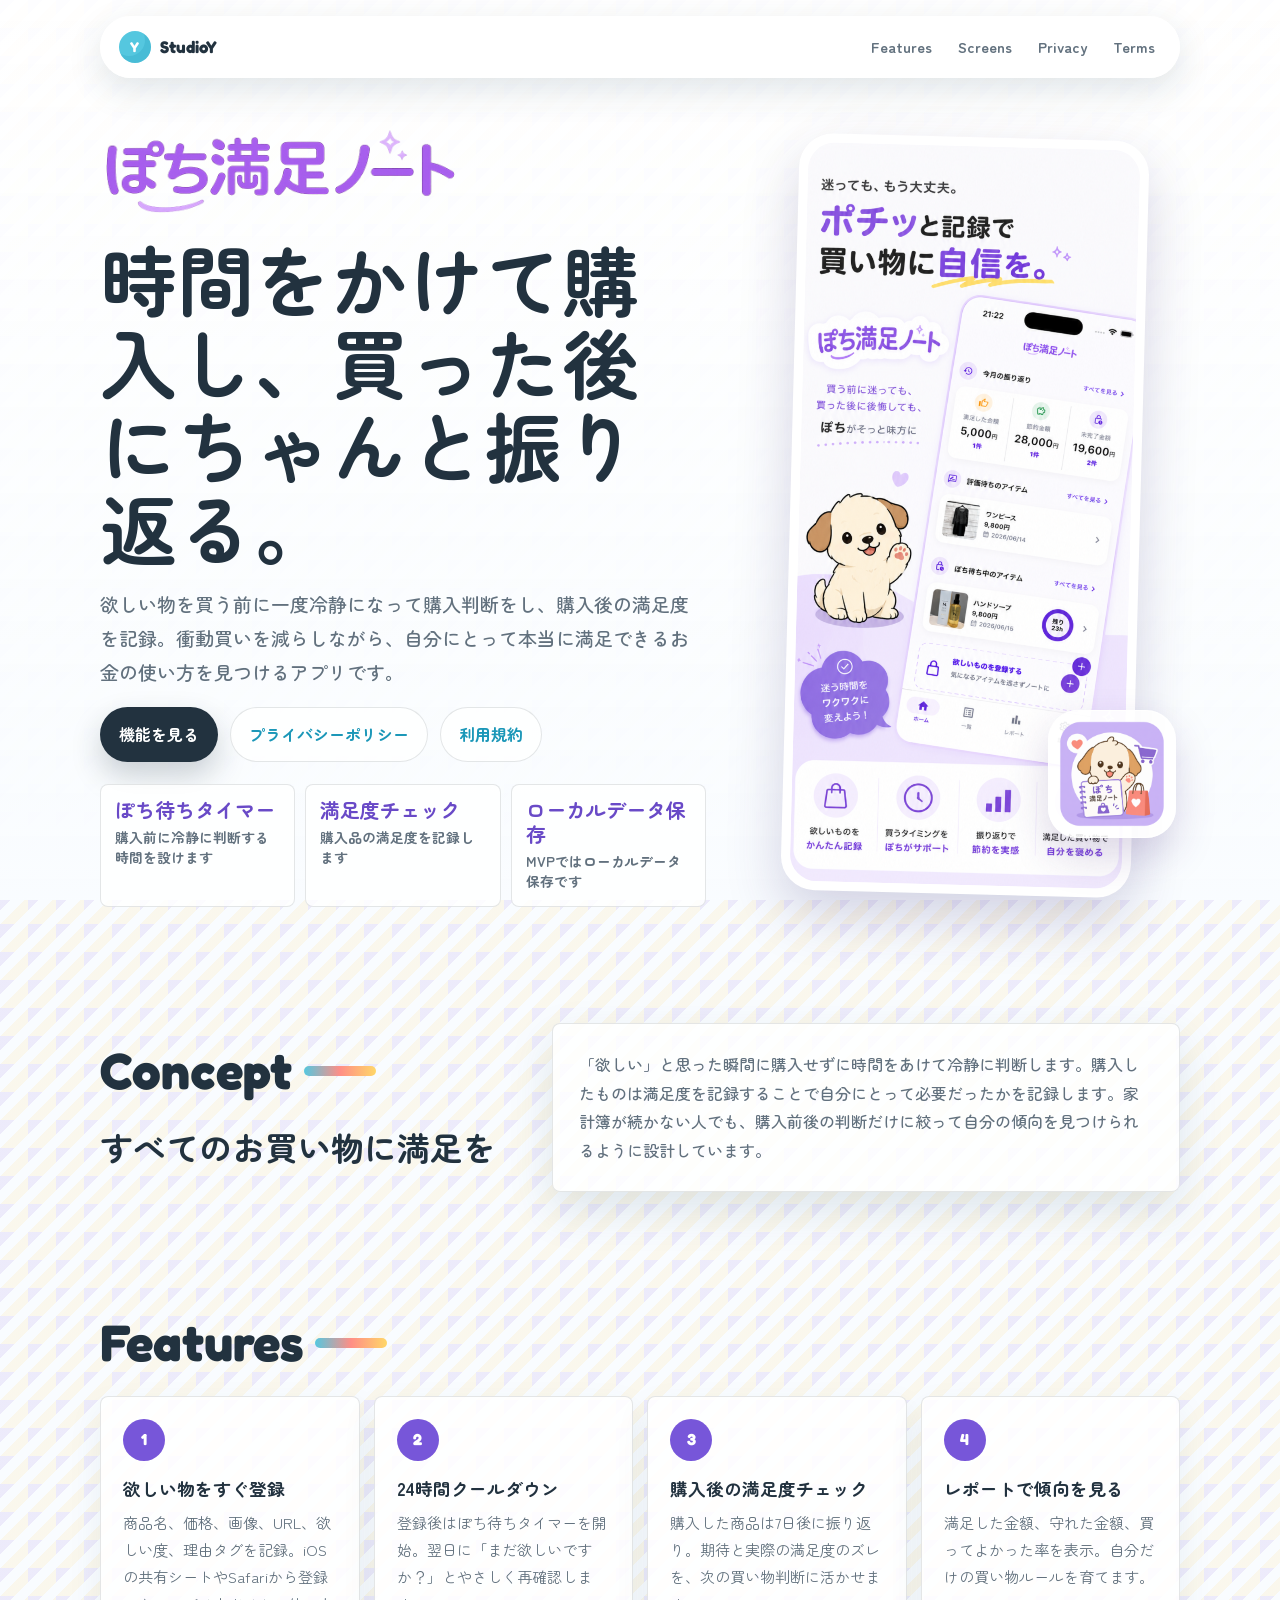
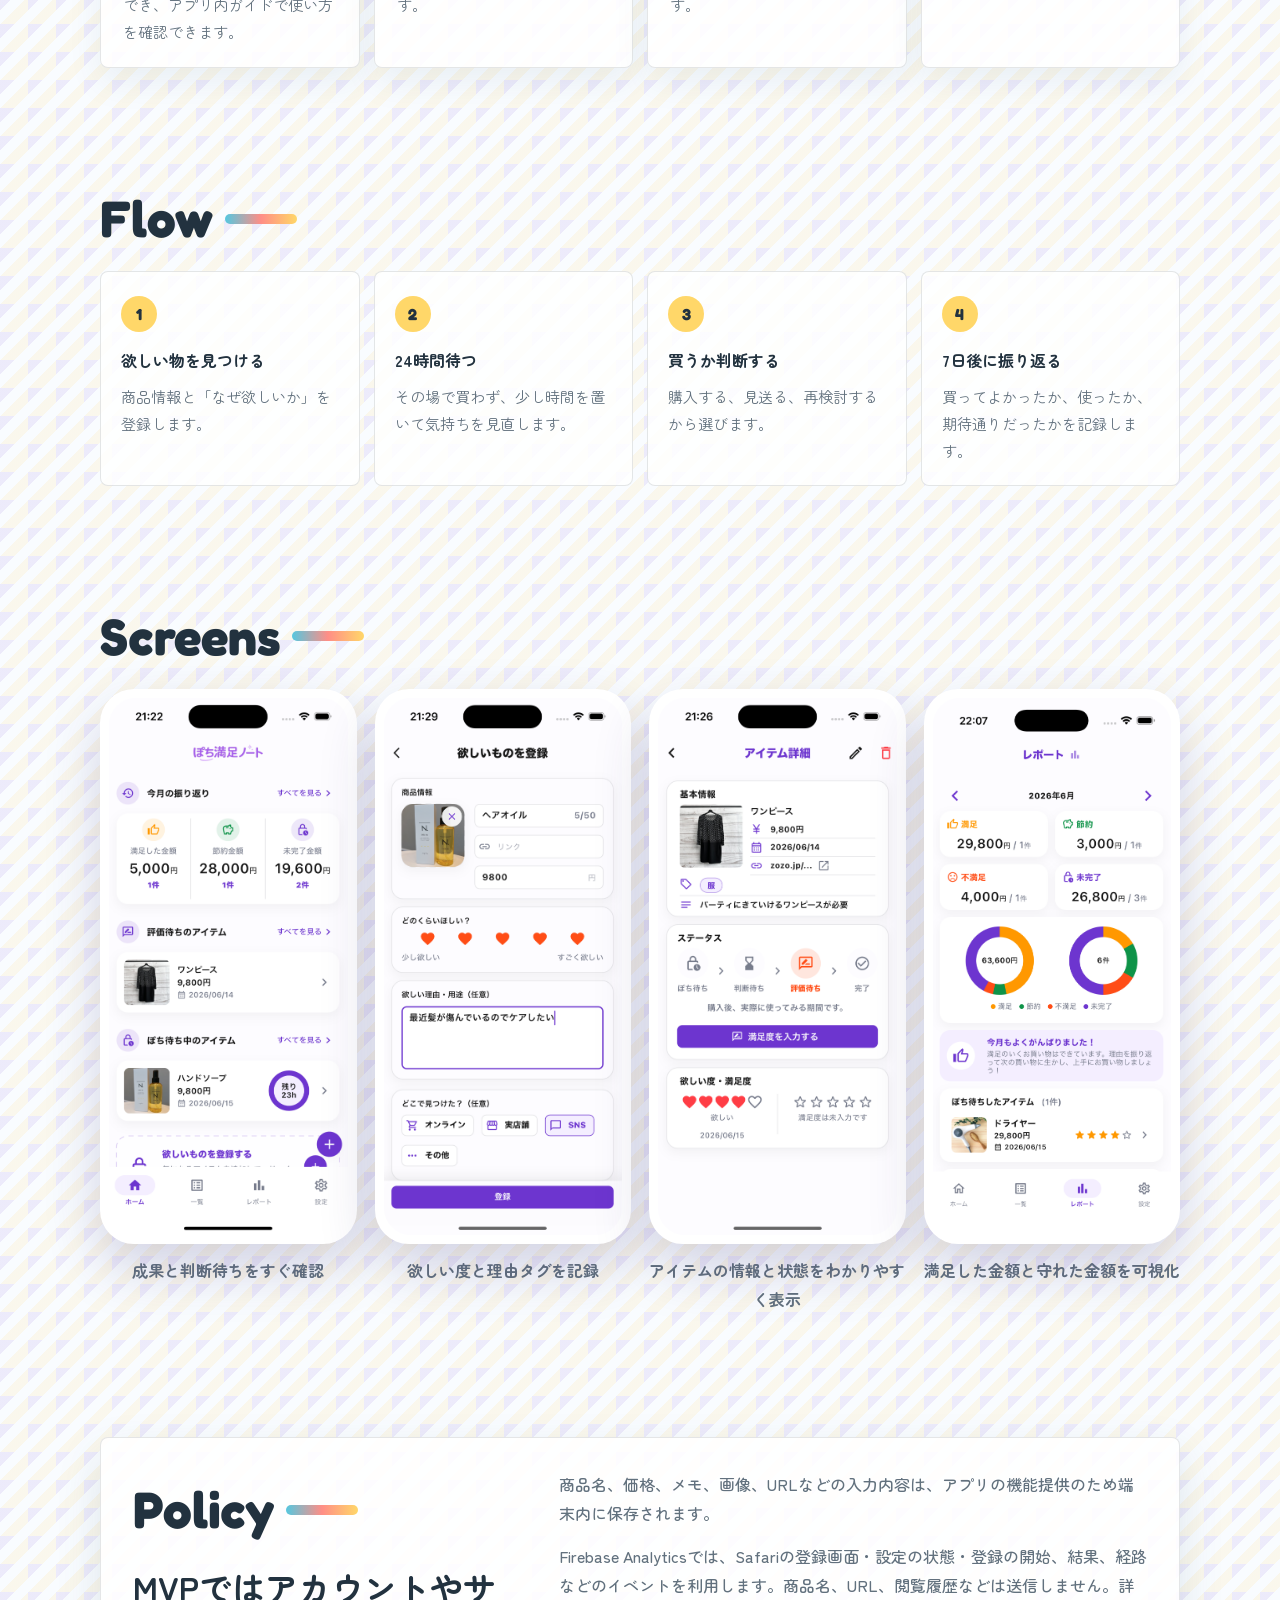
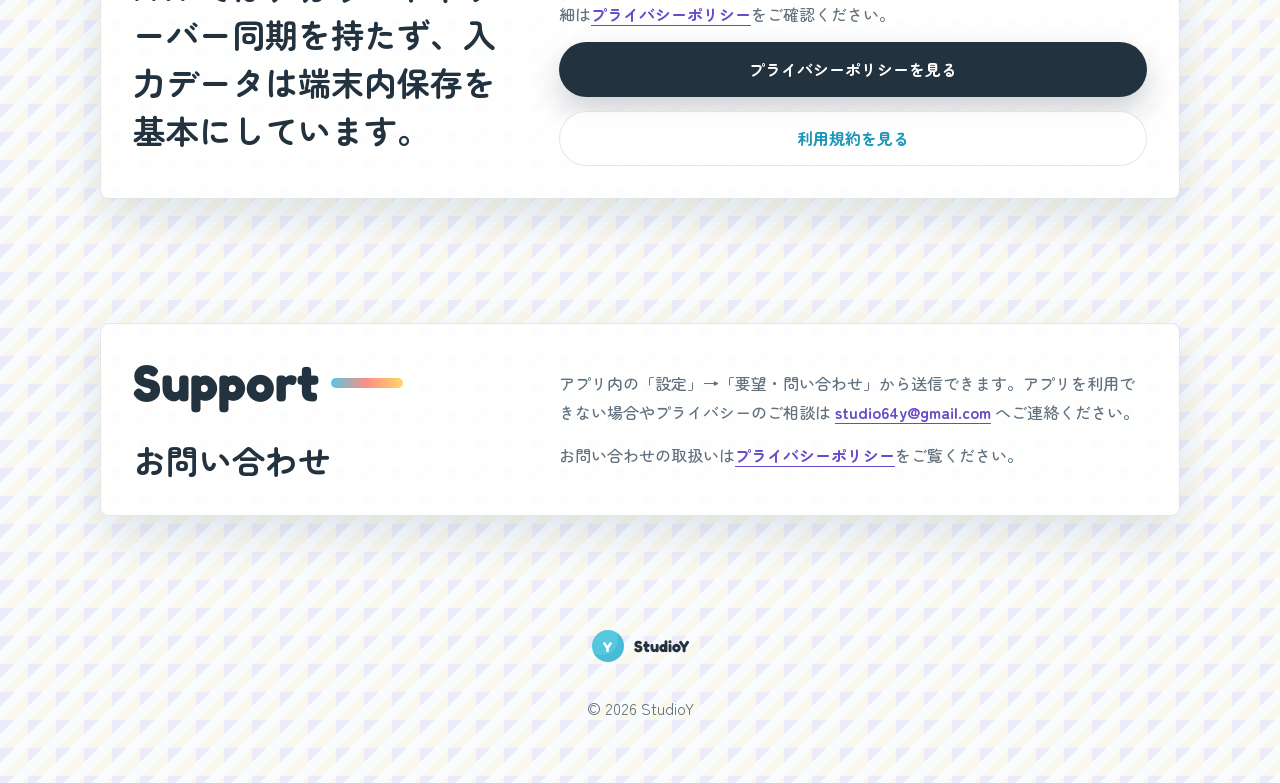
==== commit bcbbee9d: "Use verified support contact and align privacy wording" ====
--- a/pochi_manzoku_note/index.html
+++ b/pochi_manzoku_note/index.html
@@ -182,7 +182,7 @@
           <p class="app-section-lead">お問い合わせ</p>
         </div>
         <div class="safety-list">
-          <p>アプリ内の「設定」→「要望・問い合わせ」から送信できます。メールでのお問い合わせは <a class="policy-link" href="mailto:studio64@gmail.com">studio64@gmail.com</a> へご連絡ください。</p>
+          <p>アプリ内の「設定」→「要望・問い合わせ」から送信できます。アプリを利用できない場合やプライバシーのご相談は <a class="policy-link" href="mailto:studio64y@gmail.com">studio64y@gmail.com</a> へご連絡ください。</p>
           <p>お問い合わせの取扱いは<a class="policy-link" href="privacy/">プライバシーポリシー</a>をご覧ください。</p>
         </div>
       </div>
